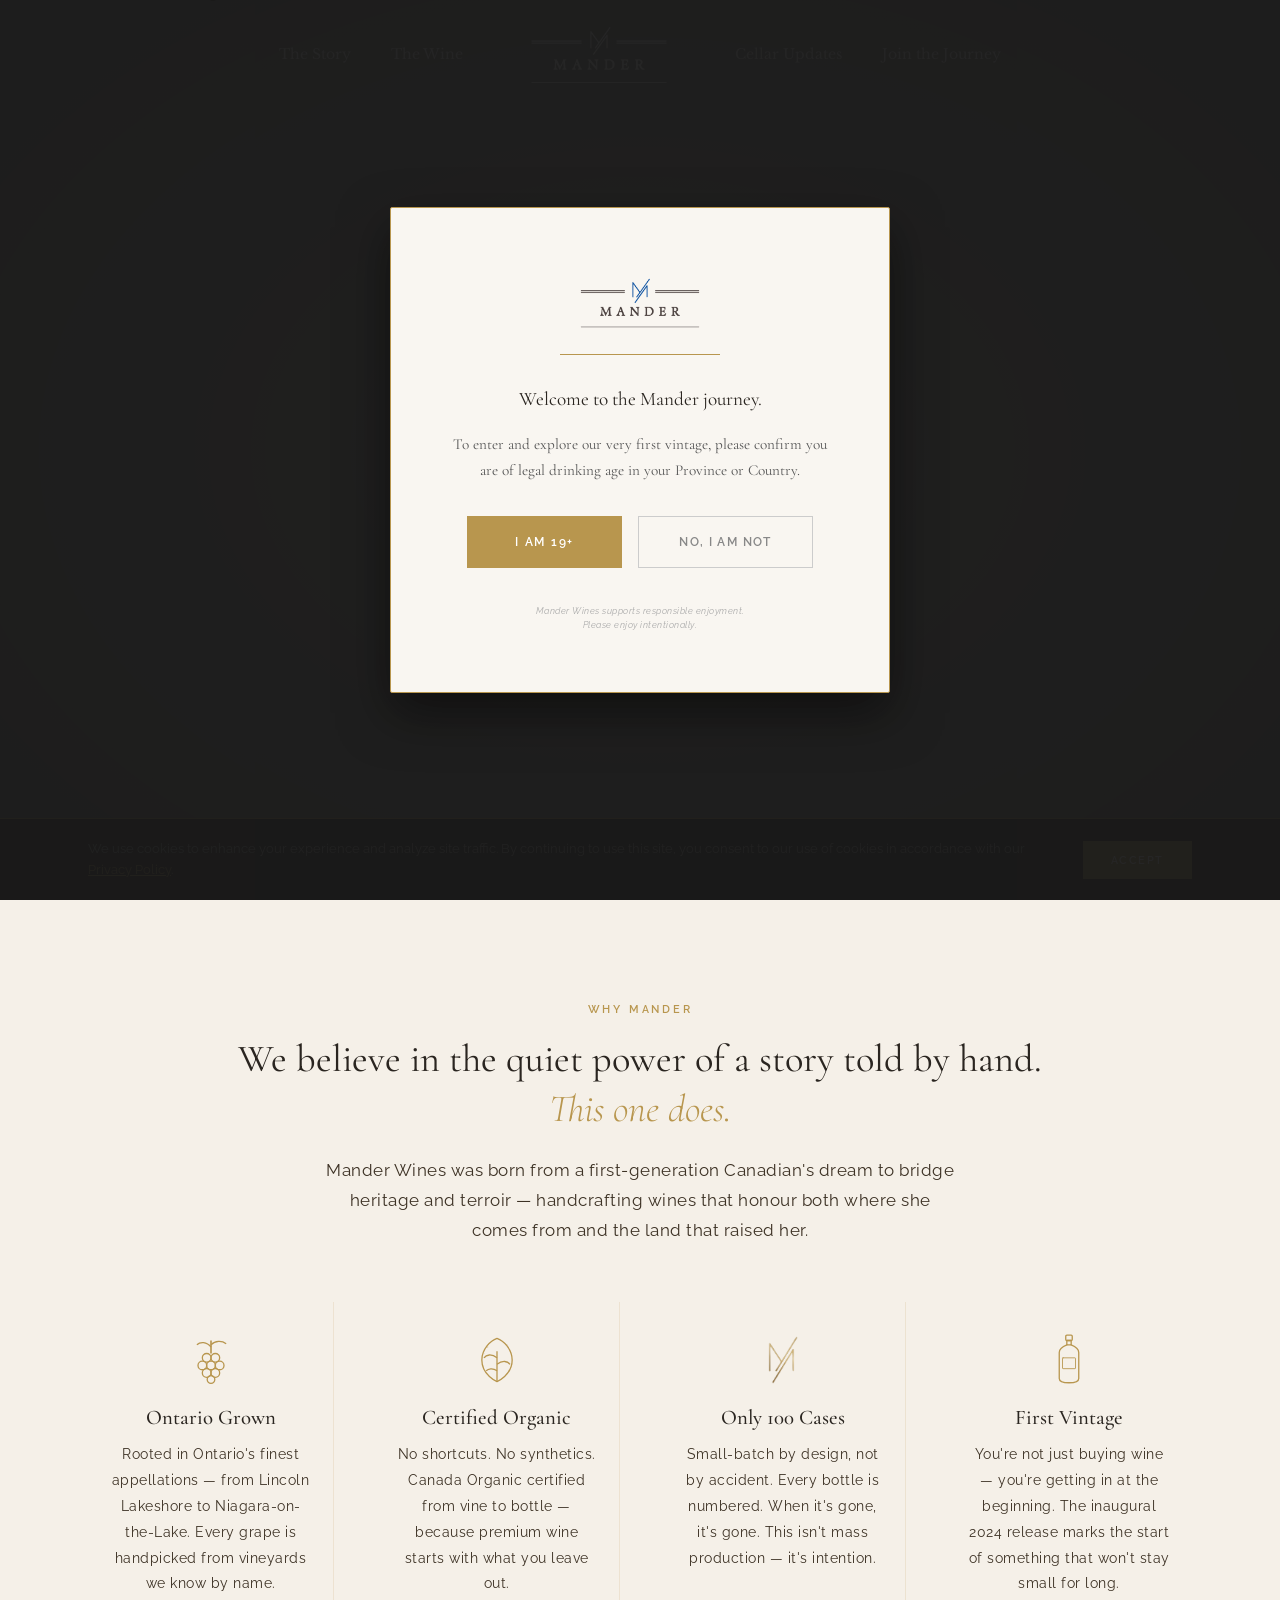
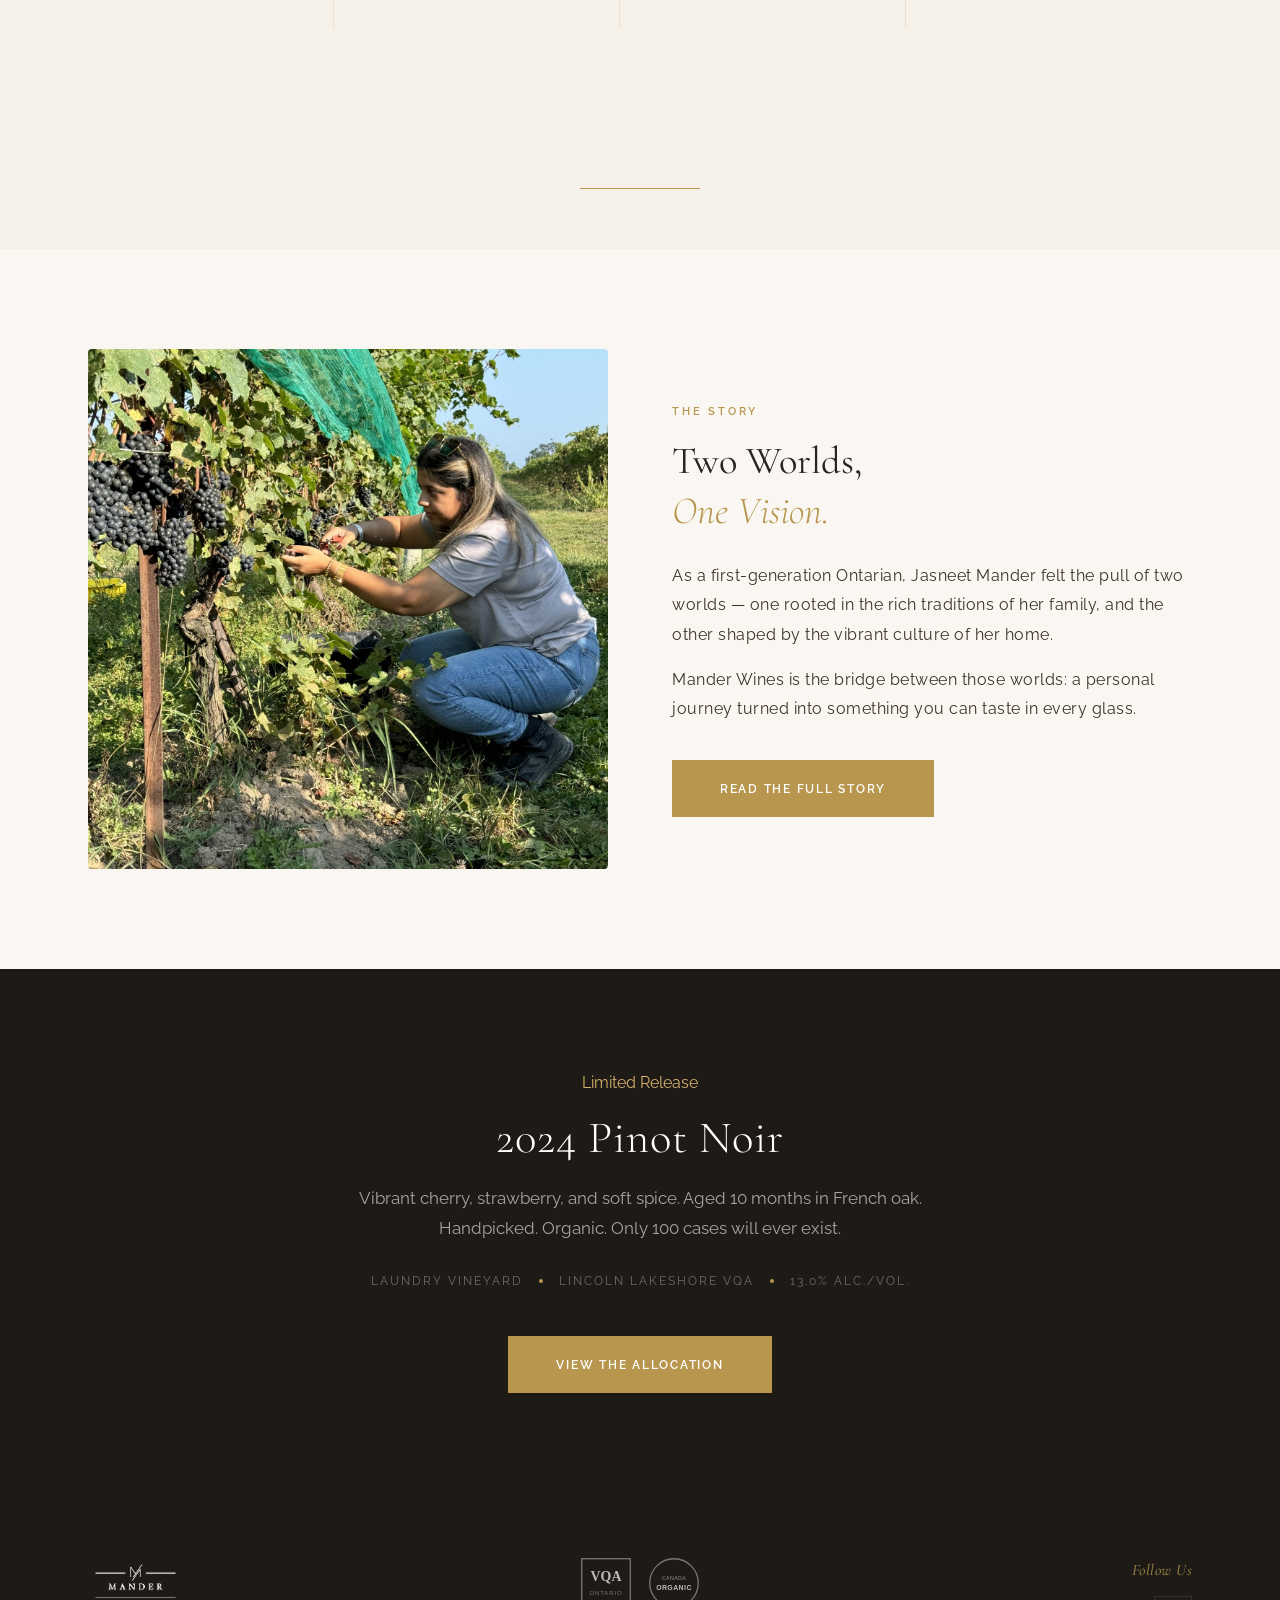
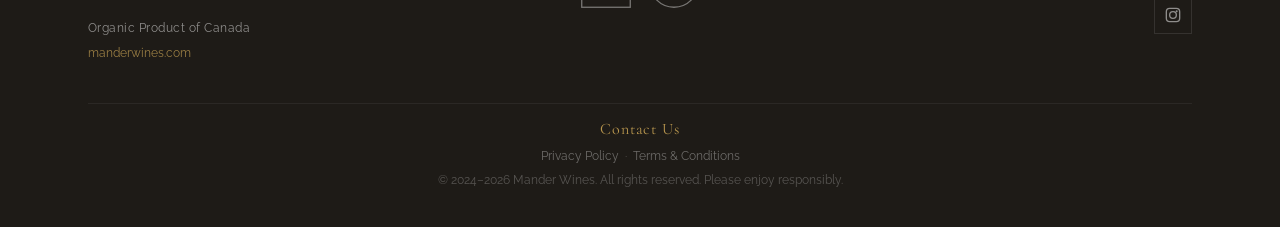
==== index.html @ 3b30bd01 "Update link preview title to 'Mander Wines'; fix age gate exit popup" ====
<!DOCTYPE html>
<html lang="en">
<head>
    <!-- Google Analytics -->
    <script async src="https://www.googletagmanager.com/gtag/js?id=G-VP82DBPCW4"></script>
    <script>window.dataLayer=window.dataLayer||[];function gtag(){dataLayer.push(arguments);}gtag('js',new Date());gtag('config','G-VP82DBPCW4');</script>
    <meta charset="UTF-8">
    <meta name="viewport" content="width=device-width, initial-scale=1.0">
    <meta name="google-site-verification" content="54lscTHRrutrYXy5FUqe7Ww_ToNMWbLl4s4C95pnx4s">
    <title>Mander Wines | Small-Lot. First Vintage.</title>
    <meta name="description" content="Ontario's first organic Pinot Noir — only 100 cases produced. Handpicked from Lincoln Lakeshore. Join the waitlist for Mander Wines' inaugural vintage.">
    <link rel="canonical" href="https://manderwines.com/">
    <!-- Open Graph -->
    <meta property="og:title" content="Mander Wines">
    <meta property="og:description" content="Ontario's first organic Pinot Noir — only 100 cases produced. Handpicked from Lincoln Lakeshore. Join the waitlist for Mander Wines' inaugural vintage.">
    <meta property="og:image" content="https://manderwines.com/images/og-image.png">
    <meta property="og:url" content="https://manderwines.com/">
    <meta property="og:type" content="website">
    <meta property="og:site_name" content="Mander Wines">
    <!-- Twitter Card -->
    <meta name="twitter:card" content="summary_large_image">
    <meta name="twitter:title" content="Mander Wines">
    <meta name="twitter:description" content="Ontario's first organic Pinot Noir — only 100 cases produced. Handpicked from Lincoln Lakeshore. Join the waitlist for Mander Wines' inaugural vintage.">
    <meta name="twitter:image" content="https://manderwines.com/images/og-image.png">
    <link rel="icon" type="image/png" href="images/favicon.png">
    <link rel="apple-touch-icon" href="images/favicon.png">
    <link rel="preconnect" href="https://fonts.googleapis.com">
    <link rel="preconnect" href="https://fonts.gstatic.com" crossorigin>
    <link href="https://fonts.googleapis.com/css2?family=Cormorant+Garamond:ital,wght@0,300;0,400;0,500;0,600;0,700;1,300;1,400;1,500;1,600;1,700&family=Libre+Baskerville:ital,wght@0,400;0,700;1,400&family=Raleway:wght@300;400;500;600;700&display=swap" rel="stylesheet">
    <link rel="stylesheet" href="styles.css">
<script type="application/ld+json">
{
    "@context": "https://schema.org",
    "@type": "Winery",
    "name": "Mander Wines",
    "url": "https://manderwines.com",
    "logo": "https://manderwines.com/images/logo-adj.png",
    "image": "https://manderwines.com/images/hero-barrels.png",
    "description": "Small-lot, handcrafted organic wines from Ontario's Lincoln Lakeshore. VQA certified.",
    "founder": {"@type": "Person", "name": "Jasneet Mander"},
    "foundingDate": "2024",
    "sameAs": ["https://instagram.com/manderwines"],
    "email": "info@manderwines.com",
    "address": {"@type": "PostalAddress", "addressRegion": "Ontario", "addressCountry": "CA"}
}
</script>
</head>
<body class="home-body">

    <!-- Page Loader -->
    <div class="page-loader" id="page-loader">
        <img src="images/monogram-blue.png" alt="Mander Wines" class="page-loader-logo">
    </div>

    <!-- Age Gate -->
    <div id="age-gate" class="age-gate">
        <div class="age-gate-card" id="age-content">
            <img src="images/logo-adj.png" alt="Mander" class="age-gate-logo">
            <div class="age-gate-line"></div>
            <p class="age-gate-welcome">Welcome to the Mander journey.</p>
            <p class="age-gate-prompt">To enter and explore our very first vintage, please confirm you are of legal drinking age in your Province or Country.</p>
            <div class="age-gate-buttons">
                <button class="btn btn-gold" id="age-yes">I Am 19+</button>
                <button class="btn-deny" id="age-no">No, I Am Not</button>
            </div>
            <p class="age-gate-disclaimer">Mander Wines supports responsible enjoyment.<br>Please enjoy intentionally.</p>
        </div>
        <div class="age-gate-denied" id="age-denied">
            <p>Sorry, you must be of legal drinking age to visit this site.</p>
        </div>
    </div>

    <!-- Navigation — transparent on home -->
    <nav id="navbar" class="nav-transparent">
        <div class="nav-inner">
            <div class="nav-links nav-left">
                <a href="story.html">The Story</a>
                <a href="wine.html">The Wine</a>
            </div>
            <a href="index.html" class="nav-logo">
                <img src="images/logo-adj.png" alt="Mander">
            </a>
            <div class="nav-links nav-right">
                <a href="cellar.html">Cellar Updates</a>
                <a href="journey.html">Join the Journey</a>
            </div>
            <button class="mobile-menu-btn" aria-label="Toggle menu">
                <span></span><span></span><span></span>
            </button>
        </div>
        <div class="mobile-nav">
            <a href="index.html">Home</a>
            <a href="story.html">The Story</a>
            <a href="wine.html">The Wine</a>
            <a href="cellar.html">Cellar Updates</a>
            <a href="journey.html">Join the Journey</a>
        </div>
    </nav>

    <!-- Cinematic Hero -->
    <section class="cinematic-hero">
        <div class="cinematic-bg">
            <img src="images/hero-barrels.png" alt="Mander barrels with M monogram in the cellar">
        </div>
        <div class="cinematic-overlay"></div>

        <div class="cinematic-content">
            <div class="cinematic-center">
                <p class="cinematic-year anim-fade anim-d1">2024</p>
                <h1 class="anim-fade anim-d2"><em>Pinot Noir</em></h1>
                <div class="cinematic-line anim-fade anim-d3"></div>
                <p class="cinematic-tagline anim-fade anim-d4">Small-Lot. First Vintage.</p>
                <p class="cinematic-cases anim-fade anim-d5">Only 100 Cases Produced</p>
                <a href="journey.html" class="btn btn-gold anim-fade anim-d6">Join the Waitlist</a>
            </div>
        </div>

        <!-- Bottom bar -->
        <div class="cinematic-bottom anim-fade anim-d7">
            <div class="cinematic-bottom-inner">
                <span class="cinematic-detail">Laundry Vineyard</span>
                <span class="cinematic-dot"></span>
                <span class="cinematic-detail">Lincoln Lakeshore VQA</span>
                <span class="cinematic-dot"></span>
                <span class="cinematic-detail">Organic</span>
                <span class="cinematic-dot"></span>
                <span class="cinematic-detail">13.0% alc.</span>
            </div>
        </div>
    </section>

    <!-- Why Mander — Brand Positioning -->
    <section class="home-why" data-animate="fade-up">
        <div class="container">
            <span class="label">Why Mander</span>
            <h2>We believe in the quiet power of a story told by hand.<br><em>This one does.</em></h2>
            <p class="home-why-sub">Mander Wines was born from a first-generation Canadian's dream to bridge heritage and terroir — handcrafting wines that honour both where she comes from and the land that raised her.</p>
            <div class="home-pillars">
                <div class="home-pillar" data-animate="fade-up">
                    <div class="home-pillar-icon">
                        <svg viewBox="0 0 48 48" fill="none" stroke="currentColor" stroke-width="1.2"><circle cx="20" cy="22" r="4"/><circle cx="28" cy="22" r="4"/><circle cx="16" cy="29" r="4"/><circle cx="24" cy="29" r="4"/><circle cx="32" cy="29" r="4"/><circle cx="20" cy="36" r="4"/><circle cx="28" cy="36" r="4"/><circle cx="24" cy="42" r="3.5"/><path d="M24 18V6" stroke-width="1.5"/><path d="M24 10c4-4 10-4 14-1" stroke-width="1.2" fill="none"/><path d="M24 12c-4-5-10-5-13-2" stroke-width="1.2" fill="none"/></svg>
                    </div>
                    <h3>Ontario Grown</h3>
                    <p>Rooted in Ontario's finest appellations — from Lincoln Lakeshore to Niagara-on-the-Lake. Every grape is handpicked from vineyards we know by name.</p>
                </div>
                <div class="home-pillar" data-animate="fade-up">
                    <div class="home-pillar-icon">
                        <svg viewBox="0 0 48 48" fill="none" stroke="currentColor" stroke-width="1.2"><path d="M24 44c0 0-14-6-14-20C10 14 18 6 24 4c6 2 14 10 14 20 0 14-14 20-14 20z"/><path d="M24 44V16"/><path d="M24 22c-5-4-10-3-12 0"/><path d="M24 28c5-4 10-3 12 0"/><path d="M24 34c-4-3-8-2-10 0"/><circle cx="15" cy="12" r="1" fill="currentColor" stroke="none" opacity="0.3"/><circle cx="33" cy="10" r="0.8" fill="currentColor" stroke="none" opacity="0.3"/><circle cx="12" cy="18" r="0.6" fill="currentColor" stroke="none" opacity="0.2"/></svg>
                    </div>
                    <h3>Certified Organic</h3>
                    <p>No shortcuts. No synthetics. Canada Organic certified from vine to bottle — because premium wine starts with what you leave out.</p>
                </div>
                <div class="home-pillar" data-animate="fade-up">
                    <div class="home-pillar-icon">
                        <img src="images/icon-monogram-gold.png" alt="Mander M">
                    </div>
                    <h3>Only 100 Cases</h3>
                    <p>Small-batch by design, not by accident. Every bottle is numbered. When it's gone, it's gone. This isn't mass production — it's intention.</p>
                </div>
                <div class="home-pillar" data-animate="fade-up">
                    <div class="home-pillar-icon">
                        <svg viewBox="0 0 48 48" fill="none" stroke="currentColor" stroke-width="1.2" stroke-linecap="round" stroke-linejoin="round"><rect x="21" y="1" width="6" height="5" rx="1"/><path d="M22 6h4v4h-4z"/><path d="M22 10c-5 2-7 4-7 7v24c0 3 3 4 9 4s9-1 9-4V17c0-3-2-5-7-7"/><rect x="18" y="22" width="12" height="10" rx="0.5" stroke-width="0.8"/></svg>
                    </div>
                    <h3>First Vintage</h3>
                    <p>You're not just buying wine — you're getting in at the beginning. The inaugural 2024 release marks the start of something that won't stay small for long.</p>
                </div>
            </div>
        </div>
    </section>

    <hr class="section-divider">

    <!-- Story Teaser -->
    <section class="home-story">
        <div class="container">
            <div class="home-story-grid">
                <div class="home-story-image" data-animate="fade-right">
                    <img src="images/founder-grapes.jpg" alt="Handpicking grapes at the vineyard" loading="lazy">
                </div>
                <div class="home-story-text" data-animate="fade-left">
                    <span class="label">The Story</span>
                    <h2>Two Worlds,<br><em>One Vision.</em></h2>
                    <p>As a first-generation Ontarian, Jasneet Mander felt the pull of two worlds — one rooted in the rich traditions of her family, and the other shaped by the vibrant culture of her home.</p>
                    <p>Mander Wines is the bridge between those worlds: a personal journey turned into something you can taste in every glass.</p>
                    <a href="story.html" class="btn btn-gold">Read the Full Story</a>
                </div>
            </div>
        </div>
    </section>

    <!-- Drop / Limited Release CTA -->
    <section class="home-drop" data-animate="fade-up">
        <div class="container">
            <div class="home-drop-inner">
                <span class="label-light">Limited Release</span>
                <h2>2024 Pinot Noir</h2>
                <p class="home-drop-desc">Vibrant cherry, strawberry, and soft spice. Aged 10 months in French oak. Handpicked. Organic. Only 100 cases will ever exist.</p>
                <div class="home-drop-details">
                    <span>Laundry Vineyard</span>
                    <span class="home-drop-dot"></span>
                    <span>Lincoln Lakeshore VQA</span>
                    <span class="home-drop-dot"></span>
                    <span>13.0% alc./vol.</span>
                </div>
                <a href="allocation.html" class="btn btn-gold">View the Allocation</a>
            </div>
        </div>
    </section>

    <!-- Footer -->
    <footer class="site-footer">
        <div class="container">
            <div class="footer-grid">
                <div class="footer-brand">
                    <img src="images/logo-adj.png" alt="Mander" class="footer-logo" loading="lazy">
                    <p class="footer-tagline">Organic Product of Canada</p>
                    <p class="footer-url">manderwines.com</p>
                </div>
                <div class="footer-badges">
                    <div class="badge-vqa" title="VQA Ontario"><svg viewBox="0 0 60 60" fill="none"><rect x="2" y="2" width="56" height="56" stroke="rgba(255,255,255,0.4)" stroke-width="1.5"/><text x="30" y="28" text-anchor="middle" fill="rgba(255,255,255,0.7)" font-family="serif" font-size="16" font-weight="bold">VQA</text><text x="30" y="44" text-anchor="middle" fill="rgba(255,255,255,0.4)" font-family="sans-serif" font-size="7" letter-spacing="1">ONTARIO</text></svg></div>
                    <div class="badge-organic" title="Canada Organic"><svg viewBox="0 0 60 60" fill="none"><circle cx="30" cy="30" r="28" stroke="rgba(255,255,255,0.4)" stroke-width="1.5"/><text x="30" y="26" text-anchor="middle" fill="rgba(255,255,255,0.5)" font-family="sans-serif" font-size="6" letter-spacing="0.5">CANADA</text><text x="30" y="38" text-anchor="middle" fill="rgba(255,255,255,0.7)" font-family="sans-serif" font-size="8" font-weight="bold" letter-spacing="0.5">ORGANIC</text></svg></div>
                </div>
                <div class="footer-social">
                    <p class="footer-social-label">Follow Us</p>
                    <a href="https://instagram.com/manderwines" target="_blank" aria-label="Instagram"><svg viewBox="0 0 24 24" fill="none" stroke="currentColor" stroke-width="2"><rect x="2" y="2" width="20" height="20" rx="5"/><circle cx="12" cy="12" r="5"/><circle cx="17.5" cy="6.5" r="1.5" fill="currentColor" stroke="none"/></svg></a>
                </div>
            </div>
            <div class="footer-bottom">
                <p><a href="contact.html" class="footer-contact-link">Contact Us</a></p>
                <p class="footer-legal-links"><a href="privacy.html">Privacy Policy</a> &nbsp;&middot;&nbsp; <a href="terms.html">Terms &amp; Conditions</a></p>
                <p>&copy; 2024&ndash;2026 Mander Wines. All rights reserved. Please enjoy responsibly.</p>
            </div>
        </div>
    </footer>

    <script src="script.js"></script>
</body>
</html>
---- styles.css ----
/* ===========================
   Mander Wines — Premium Stylesheet
   =========================== */

/* ===========================
   Page Loader
   =========================== */

.page-loader {
    position: fixed;
    inset: 0;
    z-index: 99999;
    background: #ffffff;
    display: flex;
    align-items: center;
    justify-content: center;
    transition: opacity 0.6s ease, visibility 0.6s ease;
}

.page-loader.loaded {
    opacity: 0;
    visibility: hidden;
    pointer-events: none;
}

.page-loader-logo {
    height: 140px;
    width: auto;
    opacity: 1;
}

/* ===========================
   404 Page
   =========================== */

.page-404 {
    min-height: 100vh;
    display: flex;
    align-items: center;
    justify-content: center;
    text-align: center;
    padding: calc(var(--nav-height) + 40px) 28px 80px;
    background: var(--cream);
}

.page-404-inner {
    max-width: 480px;
}

.page-404-monogram {
    width: 80px;
    height: 80px;
    margin: 0 auto 32px;
    opacity: 0.7;
}

.page-404 h1 {
    font-family: var(--font-display);
    font-size: clamp(2rem, 5vw, 3rem);
    color: var(--charcoal);
    margin-bottom: 16px;
    font-weight: 400;
}

.page-404 p {
    font-size: 0.95rem;
    color: var(--text-light);
    line-height: 1.7;
    margin-bottom: 36px;
}

.page-404-links {
    display: flex;
    gap: 16px;
    justify-content: center;
    flex-wrap: wrap;
}

:root {
    --cream: #F5F0E8;
    --cream-light: #FAF7F2;
    --cream-dark: #EDE6D8;
    --navy: #1B3A6B;
    --navy-light: #2C5299;
    --gold: #B8964E;
    --gold-light: #D4B06A;
    --gold-muted: rgba(184, 150, 78, 0.15);
    --charcoal: #3D3225;
    --charcoal-light: #5A4D3E;
    --dark: #2A2520;
    --dark-deep: #1E1B17;
    --white: #FFFFFF;
    --text: #3D3225;
    --text-light: #7A6E60;

    --font-display: 'Cormorant Garamond', Georgia, serif;
    --font-body: 'Raleway', 'Helvetica Neue', sans-serif;
    --font-serif: 'Libre Baskerville', Georgia, serif;

    --nav-height: 110px;
}

/* Reset */
*, *::before, *::after { margin: 0; padding: 0; box-sizing: border-box; }

html {
    scroll-behavior: smooth;
}

body {
    font-family: var(--font-body);
    color: var(--text);
    background: var(--cream);
    line-height: 1.7;
    font-size: 16px;
    font-weight: 400;
    -webkit-font-smoothing: antialiased;
    overflow-x: hidden;
}

img { display: block; max-width: 100%; height: auto; }
a { text-decoration: none; color: inherit; transition: color 0.3s ease, opacity 0.3s ease; }

.container {
    max-width: 1200px;
    margin: 0 auto;
    padding: 0 48px;
}

/* ===========================
   Typography
   =========================== */

h1, h2, h3 {
    font-family: var(--font-display);
    font-weight: 400;
    line-height: 1.12;
    color: var(--charcoal);
}

h1 { font-size: clamp(3rem, 6vw, 5rem); }
h2 { font-size: clamp(2.2rem, 4.5vw, 3.6rem); }
h3 { font-size: clamp(1.4rem, 2.5vw, 1.8rem); }

h1 em, h2 em, h3 em {
    font-style: italic;
    font-weight: 300;
}

.label {
    font-family: var(--font-body);
    font-size: 0.7rem;
    font-weight: 600;
    letter-spacing: 0.25em;
    text-transform: uppercase;
    color: var(--gold);
    display: block;
    margin-bottom: 20px;
}

.label-light { color: var(--gold-light); }

/* ===========================
   Buttons
   =========================== */

.btn {
    display: inline-block;
    padding: 18px 48px;
    font-family: var(--font-body);
    font-size: 0.78rem;
    font-weight: 600;
    letter-spacing: 0.14em;
    text-transform: uppercase;
    border: none;
    cursor: pointer;
    transition: all 0.4s cubic-bezier(0.25, 0.46, 0.45, 0.94);
}

.btn-gold {
    background: var(--gold);
    color: var(--white);
}
.btn-gold:hover {
    background: var(--gold-light);
    transform: translateY(-2px);
    box-shadow: 0 12px 40px rgba(184, 150, 78, 0.25);
}

.btn-dark {
    background: var(--charcoal);
    color: var(--white);
}
.btn-dark:hover {
    background: var(--navy);
    transform: translateY(-2px);
    box-shadow: 0 12px 40px rgba(27, 58, 107, 0.15);
}

.btn-outline {
    background: transparent;
    color: var(--charcoal);
    border: 1px solid var(--charcoal);
}
.btn-outline:hover {
    background: var(--charcoal);
    color: var(--white);
}

.btn-outline-light {
    background: transparent;
    color: var(--white);
    border: 1px solid rgba(255,255,255,0.4);
}
.btn-outline-light:hover {
    background: var(--white);
    color: var(--charcoal);
}

.btn-full { width: 100%; text-align: center; }

/* ===========================
   Navigation
   =========================== */

#navbar {
    position: fixed;
    top: 0;
    left: 0;
    right: 0;
    z-index: 1000;
    background: rgba(245, 240, 232, 0.96);
    backdrop-filter: blur(24px);
    -webkit-backdrop-filter: blur(24px);
    transition: all 0.4s ease;
}

#navbar.scrolled {
    box-shadow: 0 1px 0 rgba(61, 50, 37, 0.06);
}

.nav-inner {
    max-width: 1200px;
    margin: 0 auto;
    padding: 0 48px;
    height: var(--nav-height);
    display: flex;
    align-items: center;
    justify-content: center;
}

.nav-links {
    display: flex;
    align-items: center;
    gap: 40px;
}

.nav-left { justify-content: flex-end; }
.nav-right { justify-content: flex-start; }

.nav-logo {
    flex: 0 0 auto;
    margin: 0 56px;
    display: flex;
    align-items: center;
}

.nav-logo img {
    height: 80px;
    width: auto;
}

.nav-links a {
    font-family: var(--font-serif);
    font-size: 0.88rem;
    color: var(--charcoal);
    position: relative;
    padding: 4px 0;
    white-space: nowrap;
}

.nav-links a::after {
    content: '';
    position: absolute;
    bottom: -2px;
    left: 0;
    width: 0;
    height: 1px;
    background: var(--charcoal);
    transition: width 0.35s ease;
}

.nav-links a:hover::after,
.nav-links a.active::after {
    width: 100%;
}

.nav-links a.active {
    color: var(--charcoal);
}

/* Mobile */
.mobile-menu-btn {
    display: none;
    flex-direction: column;
    gap: 6px;
    background: none;
    border: none;
    cursor: pointer;
    padding: 8px;
    position: absolute;
    right: 48px;
}
.mobile-menu-btn span {
    display: block;
    width: 24px;
    height: 1.5px;
    background: var(--charcoal);
    transition: all 0.3s ease;
}
.mobile-menu-btn.active span:nth-child(1) { transform: rotate(45deg) translate(5px, 5px); }
.mobile-menu-btn.active span:nth-child(2) { opacity: 0; }
.mobile-menu-btn.active span:nth-child(3) { transform: rotate(-45deg) translate(5px, -5px); }

.mobile-nav {
    display: none;
    flex-direction: column;
    padding: 16px 48px 32px;
    gap: 16px;
    border-top: 1px solid rgba(61, 50, 37, 0.06);
}
.mobile-nav a {
    font-family: var(--font-serif);
    font-size: 1rem;
    color: var(--charcoal);
    padding: 8px 0;
}
.mobile-nav.open { display: flex; }

/* ===========================
   PAGE: HOME — Cinematic
   =========================== */

/* Transparent nav on home */
.nav-transparent {
    background: transparent !important;
    backdrop-filter: none !important;
    -webkit-backdrop-filter: none !important;
    border-bottom: none !important;
}

.nav-transparent .nav-links a {
    color: rgba(255,255,255,0.8);
}
.nav-transparent .nav-links a:hover {
    color: var(--white);
}
.nav-transparent .nav-links a::after {
    background: var(--gold-light);
}
.nav-transparent .nav-logo img {
    filter: brightness(0) invert(1);
}
.nav-transparent .mobile-menu-btn span {
    background: var(--white);
}
.nav-transparent.scrolled {
    background: rgba(30, 27, 23, 0.95) !important;
    backdrop-filter: blur(24px) !important;
    -webkit-backdrop-filter: blur(24px) !important;
}

.cinematic-hero {
    position: relative;
    min-height: 100vh;
    display: flex;
    align-items: center;
    justify-content: center;
    overflow: hidden;
}

.cinematic-bg {
    position: absolute;
    inset: 0;
}
.cinematic-bg img {
    width: 100%;
    height: 100%;
    object-fit: cover;
    object-position: center center;
    transform: scale(1.05);
    animation: heroZoom 20s ease-in-out infinite alternate;
}

@keyframes heroZoom {
    0% { transform: scale(1.05); }
    100% { transform: scale(1.12); }
}

.cinematic-overlay {
    position: absolute;
    inset: 0;
    background: radial-gradient(
        ellipse at center,
        rgba(20, 17, 14, 0.40) 0%,
        rgba(20, 17, 14, 0.65) 100%
    );
}

/* Engraved monogram overlay */
.cinematic-monogram {
    position: absolute;
    inset: 0;
    z-index: 1;
    display: flex;
    align-items: center;
    justify-content: flex-end;
    padding-right: 8%;
    pointer-events: none;
}

.cinematic-monogram img {
    width: clamp(200px, 22vw, 320px);
    height: auto;
    opacity: 0.12;
    filter: brightness(2) contrast(0.8) grayscale(100%);
    mix-blend-mode: overlay;
    animation: monogramFade 2s ease forwards;
    animation-delay: 0.5s;
    opacity: 0;
}

@keyframes monogramFade {
    to { opacity: 0.15; }
}

/* M Monogram overlay */
.hero-monogram {
    position: absolute;
    z-index: 1;
    right: 10%;
    top: 50%;
    transform: translateY(-50%);
    pointer-events: none;
    opacity: 0;
    animation: monogramReveal 1.5s ease forwards;
    animation-delay: 1s;
}

.hero-monogram svg {
    width: clamp(160px, 18vw, 260px);
    height: auto;
    color: rgba(255, 255, 255, 0.10);
}

@keyframes monogramReveal {
    to { opacity: 1; }
}

.cinematic-content {
    position: relative;
    z-index: 2;
    text-align: center;
    padding: 0 48px;
}

.cinematic-center {
    display: flex;
    flex-direction: column;
    align-items: center;
}

.cinematic-year {
    font-family: var(--font-body);
    font-size: 0.8rem;
    font-weight: 500;
    letter-spacing: 0.4em;
    text-transform: uppercase;
    color: var(--gold-light);
    margin-bottom: 16px;
}

.cinematic-hero h1 {
    font-size: clamp(3.5rem, 8vw, 7rem);
    color: var(--white);
    line-height: 1;
    margin-bottom: 0;
    font-weight: 300;
}

.cinematic-hero h1 em {
    font-style: italic;
    color: var(--white);
}

.cinematic-line {
    width: 48px;
    height: 1px;
    background: var(--gold);
    margin: 28px 0;
}

.cinematic-tagline {
    font-family: var(--font-display);
    font-size: clamp(1.2rem, 2.5vw, 1.6rem);
    color: rgba(255,255,255,0.8);
    letter-spacing: 0.06em;
    margin-bottom: 8px;
    font-weight: 400;
}

.cinematic-cases {
    font-family: var(--font-body);
    font-size: 0.82rem;
    color: rgba(255,255,255,0.45);
    letter-spacing: 0.15em;
    text-transform: uppercase;
    margin-bottom: 40px;
}

/* Bottom detail bar */
.cinematic-bottom {
    position: absolute;
    bottom: 0;
    left: 0;
    right: 0;
    z-index: 2;
    padding: 20px 0;
    background: rgba(0,0,0,0.25);
    backdrop-filter: blur(12px);
    -webkit-backdrop-filter: blur(12px);
    border-top: 1px solid rgba(255,255,255,0.06);
}

.cinematic-bottom-inner {
    display: flex;
    justify-content: center;
    align-items: center;
    gap: 24px;
    max-width: 1200px;
    margin: 0 auto;
    padding: 0 48px;
}

.cinematic-detail {
    font-family: var(--font-body);
    font-size: 0.7rem;
    letter-spacing: 0.15em;
    text-transform: uppercase;
    color: rgba(255,255,255,0.5);
}

.cinematic-dot {
    width: 3px;
    height: 3px;
    border-radius: 50%;
    background: var(--gold);
    opacity: 0.5;
}

/* Staggered fade-in animations */
.anim-fade {
    opacity: 0;
    transform: translateY(20px);
    animation: fadeInUp 0.8s ease forwards;
}
.anim-d1 { animation-delay: 0.3s; }
.anim-d2 { animation-delay: 0.6s; }
.anim-d3 { animation-delay: 0.9s; }
.anim-d4 { animation-delay: 1.1s; }
.anim-d5 { animation-delay: 1.3s; }
.anim-d6 { animation-delay: 1.6s; }
.anim-d7 { animation-delay: 1.9s; }

@keyframes fadeInUp {
    to {
        opacity: 1;
        transform: translateY(0);
    }
}

/* ===========================
   PAGE: THE STORY
   =========================== */

.page-header {
    padding-top: calc(var(--nav-height) + 80px);
    padding-bottom: 0;
}

.story-hero {
    display: grid;
    grid-template-columns: 1fr 1fr;
    min-height: calc(100vh - var(--nav-height));
    padding-top: var(--nav-height);
}

.story-text-col {
    display: flex;
    flex-direction: column;
    justify-content: center;
    padding: 80px 64px 80px 48px;
    background: var(--cream-light);
}

.story-text-col h2 {
    margin-bottom: 12px;
}

.story-divider {
    width: 56px;
    height: 2px;
    background: var(--gold);
    margin: 28px 0 36px;
}

.story-text-col p {
    font-size: 1rem;
    line-height: 1.9;
    color: var(--charcoal-light);
    margin-bottom: 20px;
    max-width: 480px;
}

.story-image-col {
    position: relative;
    overflow: hidden;
}
.story-image-col img {
    width: 100%;
    height: 100%;
    object-fit: cover;
    filter: grayscale(100%) contrast(1.05);
}

/* Story inline roadmap */
.story-roadmap {
    margin-top: 48px;
    padding-top: 32px;
    border-top: 1px solid rgba(61, 50, 37, 0.08);
}

.story-roadmap-row {
    display: flex;
    gap: 48px;
    align-items: flex-start;
}

.story-roadmap-timeline {
    display: flex;
    align-items: center;
    gap: 16px;
    margin-top: 4px;
}

.roadmap-desc-large {
    font-family: var(--font-display);
    font-size: 1.3rem;
    color: var(--charcoal);
}

/* Story bottom sections */
.story-details {
    padding: 100px 0;
    background: var(--cream);
}

.story-details-grid {
    display: grid;
    grid-template-columns: 1fr 1fr;
    gap: 80px;
    align-items: center;
}

.story-detail-text h3 {
    margin-bottom: 20px;
}

.story-detail-text p {
    font-size: 0.95rem;
    line-height: 1.85;
    color: var(--charcoal-light);
}

.story-detail-image {
    position: relative;
}
.story-detail-image img {
    width: 100%;
    height: 400px;
    object-fit: cover;
}

/* Roadmap strip */
.roadmap {
    padding: 80px 0;
    background: var(--cream-light);
    border-top: 1px solid rgba(61, 50, 37, 0.06);
}

.roadmap-inner {
    display: flex;
    align-items: center;
    justify-content: center;
    gap: 48px;
}

.roadmap-item {
    text-align: center;
}

.roadmap-year {
    font-family: var(--font-display);
    font-size: 2rem;
    color: var(--charcoal);
    display: block;
    margin-bottom: 6px;
}

.roadmap-desc {
    font-size: 0.75rem;
    letter-spacing: 0.12em;
    text-transform: uppercase;
    color: var(--text-light);
}

.roadmap-arrow {
    width: 60px;
    height: 1px;
    background: var(--gold);
    position: relative;
}
.roadmap-arrow::after {
    content: '';
    position: absolute;
    right: 0;
    top: -3px;
    width: 7px;
    height: 7px;
    border-top: 1px solid var(--gold);
    border-right: 1px solid var(--gold);
    transform: rotate(45deg);
}

/* ===========================
   PAGE: THE WINE
   =========================== */

.wine-page {
    padding-top: var(--nav-height);
}

.wine-hero {
    text-align: center;
    padding: 80px 0 60px;
    background: var(--cream-light);
}

.wine-hero-logo {
    height: 72px;
    width: auto;
    margin: 0 auto 24px;
    display: block;
}

.wine-hero h1 {
    font-size: clamp(2rem, 4vw, 3rem);
    color: var(--charcoal);
    margin-bottom: 8px;
}

.wine-hero p {
    font-family: var(--font-display);
    font-size: 1.15rem;
    font-style: italic;
    color: var(--text-light);
}

/* Featured wine */
.wine-featured {
    padding: 80px 0 100px;
    background: var(--cream-light);
}

.wine-featured-grid {
    display: grid;
    grid-template-columns: 1fr 1fr;
    gap: 80px;
    align-items: start;
}

.wine-image-wrapper {
    position: relative;
}

.wine-image-wrapper img {
    width: 100%;
    height: 520px;
    object-fit: cover;
}

.wine-image-wrapper::after {
    content: '';
    position: absolute;
    inset: 14px;
    border: 1px solid rgba(184, 150, 78, 0.25);
    pointer-events: none;
}

.wine-info h2 {
    margin-bottom: 4px;
}

.wine-appellation {
    font-size: 0.8rem;
    letter-spacing: 0.12em;
    text-transform: uppercase;
    color: var(--text-light);
    margin-bottom: 28px;
    display: block;
}

.wine-desc {
    font-size: 1rem;
    line-height: 1.9;
    color: var(--charcoal-light);
    margin-bottom: 36px;
}

/* Tasting notes */
.tasting-label {
    font-size: 0.7rem;
    font-weight: 600;
    letter-spacing: 0.18em;
    text-transform: uppercase;
    color: var(--text-light);
    margin-bottom: 16px;
}

.notes-row {
    display: flex;
    gap: 36px;
    margin-bottom: 36px;
}

.note-item {
    display: flex;
    flex-direction: column;
    align-items: center;
    gap: 8px;
}

.note-icon {
    width: 44px;
    height: 44px;
    border-radius: 50%;
    background: var(--gold-muted);
    display: flex;
    align-items: center;
    justify-content: center;
    color: var(--gold);
    font-size: 1.1rem;
}

.note-name {
    font-size: 0.82rem;
    color: var(--charcoal);
    font-weight: 500;
}

/* Specs */
.wine-specs {
    display: grid;
    grid-template-columns: repeat(4, 1fr);
    gap: 0;
    margin-bottom: 40px;
    padding: 24px 0;
    border-top: 1px solid rgba(61, 50, 37, 0.08);
    border-bottom: 1px solid rgba(61, 50, 37, 0.08);
}

.spec {
    text-align: center;
    padding: 0 12px;
}

.spec:not(:last-child) {
    border-right: 1px solid rgba(61, 50, 37, 0.08);
}

.spec-label {
    font-size: 0.65rem;
    font-weight: 600;
    letter-spacing: 0.18em;
    text-transform: uppercase;
    color: var(--text-light);
    display: block;
    margin-bottom: 4px;
}

.spec-value {
    font-family: var(--font-display);
    font-size: 1.05rem;
    color: var(--charcoal);
}

/* Aging section on wine page */
.wine-aging {
    padding: 100px 0;
    background: var(--cream);
}

.wine-aging-grid {
    display: grid;
    grid-template-columns: 1fr 1fr;
    gap: 60px;
    align-items: stretch;
}

.aging-card {
    background: var(--cream-light);
    border: 1px solid rgba(61, 50, 37, 0.06);
    padding: 48px;
    display: flex;
    flex-direction: column;
}

.aging-card p {
    flex: 1;
}

.aging-year {
    font-family: var(--font-display);
    font-size: 3.2rem;
    font-weight: 300;
    color: var(--gold);
    display: block;
    margin-bottom: 8px;
    line-height: 1;
}

.aging-card h3 {
    margin-bottom: 12px;
}

.aging-card p {
    font-size: 0.92rem;
    line-height: 1.8;
    color: var(--charcoal-light);
    margin-bottom: 16px;
}

.aging-status {
    font-size: 0.68rem;
    font-weight: 600;
    letter-spacing: 0.2em;
    text-transform: uppercase;
    color: var(--gold);
    padding: 10px 18px;
    border: 1px solid var(--gold);
    display: block;
    text-align: center;
    margin-top: auto;
}

/* ===========================
   PAGE: CELLAR UPDATES
   =========================== */

.cellar-page {
    padding-top: var(--nav-height);
}

.cellar-hero {
    position: relative;
    min-height: 70vh;
    display: flex;
    align-items: center;
    overflow: hidden;
}

.cellar-hero-bg {
    position: absolute;
    inset: 0;
}
.cellar-hero-bg img {
    width: 100%;
    height: 100%;
    object-fit: cover;
    object-position: center 30%;
}

.cellar-hero-overlay {
    position: absolute;
    inset: 0;
    background: linear-gradient(
        to right,
        rgba(30, 27, 23, 0.80) 0%,
        rgba(30, 27, 23, 0.50) 50%,
        rgba(30, 27, 23, 0.20) 100%
    );
}

.cellar-hero-content {
    position: relative;
    z-index: 2;
    padding: 0 48px;
    max-width: 1200px;
    margin: 0 auto;
    width: 100%;
}

.cellar-hero-text {
    max-width: 520px;
}

.cellar-hero-text h1 {
    color: var(--white);
    margin-bottom: 16px;
    font-size: clamp(2.4rem, 5vw, 3.6rem);
}

.cellar-hero-text h1 em {
    color: var(--gold-light);
}

.cellar-hero-text p {
    font-size: 1rem;
    line-height: 1.7;
    color: rgba(255,255,255,0.7);
}

/* Cellar cards */
.cellar-cards {
    padding: 100px 0;
    background: var(--cream);
}

.cellar-cards-grid {
    display: grid;
    grid-template-columns: 1fr 1fr;
    gap: 40px;
}

.cellar-card {
    background: var(--cream-light);
    border: 1px solid rgba(61, 50, 37, 0.06);
    padding: 56px 48px;
    transition: all 0.4s ease;
}

.cellar-card:hover {
    box-shadow: 0 16px 48px rgba(0,0,0,0.06);
    transform: translateY(-4px);
}

.cellar-card-year {
    font-family: var(--font-display);
    font-size: 3.6rem;
    font-weight: 300;
    color: var(--gold);
    line-height: 1;
    display: block;
    margin-bottom: 8px;
}

.cellar-card h3 {
    margin-bottom: 16px;
    font-size: 1.6rem;
}

.cellar-card p {
    font-size: 0.95rem;
    line-height: 1.85;
    color: var(--charcoal-light);
    margin-bottom: 24px;
}

.cellar-card-meta {
    display: flex;
    gap: 24px;
    padding-top: 20px;
    border-top: 1px solid rgba(61, 50, 37, 0.06);
}

.cellar-meta-item {
    display: flex;
    align-items: center;
    gap: 8px;
    font-size: 0.78rem;
    color: var(--text-light);
}

.cellar-meta-icon {
    width: 32px;
    height: 32px;
    border-radius: 50%;
    background: var(--gold-muted);
    display: flex;
    align-items: center;
    justify-content: center;
    font-size: 0.75rem;
    color: var(--gold);
}

/* Cellar tagline */
.cellar-tagline {
    padding: 64px 0;
    text-align: center;
    background: var(--cream-light);
    border-top: 1px solid rgba(61, 50, 37, 0.06);
}

.cellar-tagline p {
    font-family: var(--font-display);
    font-size: clamp(1.2rem, 2.5vw, 1.6rem);
    font-style: italic;
    color: var(--charcoal-light);
    max-width: 700px;
    margin: 0 auto 32px;
}

/* ===========================
   PAGE: JOIN THE JOURNEY (v2)
   =========================== */

.journey-hero-v2 {
    position: relative;
    min-height: 100vh;
    display: flex;
    align-items: center;
    justify-content: center;
    overflow: hidden;
}

.journey-bg-v2 {
    position: absolute;
    inset: 0;
}

.journey-bg-v2 img {
    width: 100%;
    height: 100%;
    object-fit: cover;
    object-position: center center;
}

.journey-overlay-v2 {
    position: absolute;
    inset: 0;
    background: linear-gradient(
        180deg,
        rgba(20, 17, 14, 0.55) 0%,
        rgba(20, 17, 14, 0.75) 50%,
        rgba(20, 17, 14, 0.85) 100%
    );
}

.journey-layout {
    position: relative;
    z-index: 2;
    width: 100%;
    max-width: 680px;
    margin: 0 auto;
    padding: 140px 48px 80px;
    text-align: center;
    color: var(--white);
}

/* Headline area */
.journey-headline-line {
    width: 40px;
    height: 1px;
    background: var(--gold);
    margin: 0 auto 28px;
}

.journey-above-v2 {
    font-family: var(--font-body);
    font-size: 0.95rem;
    color: rgba(255,255,255,0.6);
    margin-bottom: 16px;
    letter-spacing: 0.03em;
}

.journey-hero-v2 h1 {
    color: var(--white);
    font-size: clamp(2.6rem, 5.5vw, 4rem);
    margin-bottom: 20px;
    line-height: 1.1;
}

.journey-hero-v2 h1 em {
    color: var(--gold-light);
}

.journey-value {
    font-size: 0.95rem;
    line-height: 1.75;
    color: rgba(255,255,255,0.55);
    max-width: 520px;
    margin: 0 auto 56px;
}

/* Form card */
.journey-form-v2 {
    background: rgba(255,255,255,0.05);
    border: 1px solid rgba(255,255,255,0.10);
    padding: 48px 40px;
    backdrop-filter: blur(24px);
    -webkit-backdrop-filter: blur(24px);
}

.journey-form-v2 h3 {
    font-family: var(--font-display);
    font-size: 1.6rem;
    font-weight: 400;
    color: var(--white);
    margin-bottom: 28px;
}

.journey-form-fields {
    display: grid;
    grid-template-columns: 1fr 1fr;
    gap: 16px;
}

.journey-field {
    display: flex;
    flex-direction: column;
    text-align: left;
}

.journey-field label {
    font-family: var(--font-body);
    font-size: 0.7rem;
    font-weight: 600;
    letter-spacing: 0.18em;
    text-transform: uppercase;
    color: rgba(255,255,255,0.6);
    margin-bottom: 8px;
}

.journey-field input {
    width: 100%;
    padding: 18px 20px;
    font-family: var(--font-body);
    font-size: 0.9rem;
    background: rgba(255,255,255,0.08);
    border: 1px solid rgba(255,255,255,0.20);
    color: var(--white);
    outline: none;
    transition: all 0.3s ease;
}

.journey-field input::placeholder {
    color: rgba(255,255,255,0.30);
    font-size: 0.85rem;
    letter-spacing: 0.02em;
}

.journey-field input:focus {
    border-color: var(--gold);
    background: rgba(255,255,255,0.12);
}

.journey-submit {
    grid-column: 1 / -1;
    margin-top: 4px;
}

/* Success state */
.journey-form-v2 .form-success {
    display: none;
    padding: 32px 0;
}

.journey-form-v2 .form-success.show {
    display: block;
}

.journey-form-v2 .form-success p {
    font-family: var(--font-display);
    font-size: 1.5rem;
    font-style: italic;
    color: var(--gold-light);
}

/* ===========================
   Newsletter Signup
   =========================== */

.newsletter {
    padding: 72px 0;
    background: var(--dark);
}

.newsletter-inner {
    max-width: 680px;
    margin: 0 auto;
    text-align: center;
}

.newsletter-text h3 {
    font-family: var(--font-display);
    font-size: 1.8rem;
    color: var(--white);
    margin-bottom: 8px;
}

.newsletter-text p {
    font-size: 0.9rem;
    color: rgba(255,255,255,0.5);
    margin-bottom: 32px;
    line-height: 1.6;
}

.newsletter-form {
    display: flex;
    gap: 12px;
}

.newsletter-form input {
    flex: 1;
    padding: 16px 20px;
    font-family: var(--font-body);
    font-size: 0.88rem;
    background: rgba(255,255,255,0.07);
    border: 1px solid rgba(255,255,255,0.15);
    color: var(--white);
    outline: none;
    transition: border-color 0.3s ease;
}

.newsletter-form input::placeholder {
    color: rgba(255,255,255,0.35);
    letter-spacing: 0.08em;
    text-transform: uppercase;
    font-size: 0.75rem;
}

.newsletter-form input:focus {
    border-color: var(--gold);
}

.newsletter-success {
    display: none;
}

.newsletter-success.show {
    display: block;
}

.newsletter-success p {
    font-family: var(--font-display);
    font-size: 1.3rem;
    font-style: italic;
    color: var(--gold-light);
}

/* ===========================
   Footer Contact
   =========================== */

.footer-contact {
    background: var(--dark);
    padding: 64px 0;
    border-bottom: 1px solid rgba(255,255,255,0.06);
}

.footer-contact-inner {
    max-width: 1200px;
    margin: 0 auto;
    padding: 0 48px;
    display: grid;
    grid-template-columns: 1fr 1fr;
    gap: 80px;
    align-items: start;
}

.footer-contact-info h3 {
    font-family: var(--font-display);
    font-size: 1.8rem;
    color: var(--white);
    margin-bottom: 16px;
    font-weight: 400;
}

.footer-contact-info p {
    font-size: 0.9rem;
    color: rgba(255,255,255,0.5);
    line-height: 1.7;
    margin-bottom: 24px;
}

.footer-contact-details {
    display: flex;
    flex-direction: column;
    gap: 12px;
}

.footer-contact-details a,
.footer-contact-details span {
    font-size: 0.85rem;
    color: rgba(255,255,255,0.5);
    display: flex;
    align-items: center;
    gap: 10px;
}

.footer-contact-details a:hover {
    color: var(--gold-light);
}

.footer-contact-details svg {
    width: 16px;
    height: 16px;
    flex-shrink: 0;
    color: var(--gold);
}

.contact-form {
    display: flex;
    flex-direction: column;
    gap: 14px;
}

.contact-form-row {
    display: grid;
    grid-template-columns: 1fr 1fr;
    gap: 14px;
}

.contact-field {
    display: flex;
    flex-direction: column;
    gap: 6px;
}

.contact-field label {
    font-size: 0.68rem;
    font-weight: 600;
    letter-spacing: 0.18em;
    text-transform: uppercase;
    color: rgba(255,255,255,0.5);
}

.contact-field input,
.contact-field textarea {
    width: 100%;
    padding: 14px 16px;
    font-family: var(--font-body);
    font-size: 0.88rem;
    background: rgba(255,255,255,0.06);
    border: 1px solid rgba(255,255,255,0.12);
    color: var(--white);
    outline: none;
    transition: border-color 0.3s ease;
    resize: vertical;
}

.contact-field input::placeholder,
.contact-field textarea::placeholder {
    color: rgba(255,255,255,0.25);
    font-size: 0.82rem;
}

.contact-field select {
    width: 100%;
    padding: 14px 16px;
    font-family: var(--font-body);
    font-size: 0.88rem;
    background: rgba(255,255,255,0.06);
    border: 1px solid rgba(255,255,255,0.12);
    color: var(--white);
    outline: none;
    transition: border-color 0.3s ease;
    appearance: none;
    -webkit-appearance: none;
    background-image: url("data:image/svg+xml,%3Csvg xmlns='http://www.w3.org/2000/svg' width='12' height='8' viewBox='0 0 12 8'%3E%3Cpath fill='rgba(255,255,255,0.5)' d='M6 8L0 0h12z'/%3E%3C/svg%3E");
    background-repeat: no-repeat;
    background-position: right 16px center;
    cursor: pointer;
}

.contact-field select option {
    background: var(--dark);
    color: var(--white);
}

.contact-field select:focus {
    border-color: var(--gold);
}

.contact-field input:focus,
.contact-field textarea:focus {
    border-color: var(--gold);
}

.contact-field textarea {
    min-height: 100px;
}

.contact-success {
    display: none;
}
.contact-success.show {
    display: block;
}
.contact-success p {
    font-family: var(--font-display);
    font-size: 1.3rem;
    font-style: italic;
    color: var(--gold-light);
}

/* ===========================
   Section Divider
   =========================== */

.section-divider {
    border: none;
    border-top: 1px solid var(--gold);
    width: 120px;
    margin: 60px auto;
}

/* ===========================
   Homepage — Why Mander
   =========================== */

.home-why {
    padding: 100px 0;
    background: var(--cream);
    text-align: center;
}

.home-why .label {
    display: block;
    margin-bottom: 16px;
}

.home-why h2 {
    font-family: var(--font-display);
    font-size: 2.4rem;
    font-weight: 400;
    line-height: 1.3;
    margin: 0 0 20px;
    color: var(--dark);
}

.home-why h2 em {
    color: var(--gold);
}

.home-why-sub {
    max-width: 640px;
    margin: 0 auto 56px;
    font-size: 1.05rem;
    line-height: 1.8;
    letter-spacing: 0.5px;
    color: var(--text-muted);
}

.home-pillars {
    display: grid;
    grid-template-columns: repeat(4, 1fr);
    gap: 40px;
    text-align: center;
}

.home-pillar {
    padding: 32px 20px;
    border-right: 1px solid var(--gold-muted);
}

.home-pillar:last-child {
    border-right: none;
}

.home-pillar-icon {
    width: 52px;
    height: 52px;
    margin: 0 auto 20px;
    color: var(--gold);
}

.home-pillar-icon--img {
    width: 60px;
    height: 60px;
}

.home-pillar-icon svg,
.home-pillar-icon img {
    width: 100%;
    height: 100%;
}

.home-pillar-icon img {
    mix-blend-mode: multiply;
    object-fit: contain;
}

.home-pillar-icon img[alt="Mander M"] {
    transform: scale(1.05) scaleX(0.9);
}

.home-pillar h3 {
    font-family: var(--font-display);
    font-size: 1.3rem;
    font-weight: 500;
    margin: 0 0 12px;
    color: var(--dark);
}

.home-pillar p {
    font-size: 0.9rem;
    line-height: 1.8;
    letter-spacing: 0.5px;
    color: var(--text-muted);
    margin: 0;
}

/* ===========================
   Homepage — Story Teaser
   =========================== */

.home-story {
    padding: 100px 0;
    background: var(--cream-light);
}

.home-story-grid {
    display: grid;
    grid-template-columns: 1fr 1fr;
    gap: 64px;
    align-items: center;
}

.home-story-image {
    overflow: hidden;
    border-radius: 4px;
}

.home-story-image img {
    width: 100%;
    height: 520px;
    object-fit: cover;
    display: block;
}

.home-story-text .label {
    display: block;
    margin-bottom: 16px;
}

.home-story-text h2 {
    font-family: var(--font-display);
    font-size: 2.4rem;
    font-weight: 400;
    line-height: 1.3;
    margin: 0 0 24px;
    color: var(--dark);
}

.home-story-text h2 em {
    color: var(--gold);
}

.home-story-text p {
    font-size: 1.02rem;
    line-height: 1.8;
    letter-spacing: 0.5px;
    color: var(--text-muted);
    margin: 0 0 16px;
}

.home-story-text .btn {
    margin-top: 20px;
}

/* ===========================
   Homepage — Limited Release CTA
   =========================== */

.home-drop {
    padding: 100px 0;
    background: var(--dark-deep);
    text-align: center;
}

.home-drop-inner {
    max-width: 640px;
    margin: 0 auto;
}

.home-drop .label-light {
    display: block;
    margin-bottom: 16px;
}

.home-drop h2 {
    font-family: var(--font-display);
    font-size: 2.8rem;
    font-weight: 300;
    color: #fff;
    margin: 0 0 20px;
    letter-spacing: 1px;
}

.home-drop-desc {
    font-size: 1.05rem;
    line-height: 1.8;
    color: rgba(255,255,255,0.6);
    margin: 0 0 28px;
}

.home-drop-details {
    display: flex;
    align-items: center;
    justify-content: center;
    gap: 16px;
    font-family: var(--font-body);
    font-size: 0.75rem;
    text-transform: uppercase;
    letter-spacing: 2px;
    color: rgba(255,255,255,0.35);
    margin-bottom: 36px;
}

.home-drop-dot {
    width: 4px;
    height: 4px;
    border-radius: 50%;
    background: var(--gold);
    flex-shrink: 0;
}

.home-drop .btn-gold {
    margin-top: 8px;
}

/* ===========================
   Footer
   =========================== */

.site-footer {
    background: var(--dark-deep);
    color: rgba(255,255,255,0.5);
    padding: 64px 0 36px;
}

.footer-grid {
    display: grid;
    grid-template-columns: 1fr auto 1fr;
    gap: 60px;
    align-items: start;
    padding-bottom: 40px;
    border-bottom: 1px solid rgba(255,255,255,0.06);
}

.footer-logo {
    height: 48px;
    width: auto;
    filter: brightness(0) invert(1);
    opacity: 0.35;
    margin-bottom: 12px;
}

.footer-tagline {
    font-size: 0.78rem;
    letter-spacing: 0.04em;
}

.footer-url {
    font-size: 0.78rem;
    color: var(--gold);
    margin-top: 4px;
    opacity: 0.8;
}

.footer-nav {
    display: flex;
    flex-direction: column;
    gap: 10px;
}
.footer-nav a {
    font-size: 0.82rem;
    color: rgba(255,255,255,0.5);
}
.footer-nav a:hover { color: var(--gold-light); }

.footer-social {
    display: flex;
    flex-direction: column;
    align-items: flex-end;
    gap: 12px;
}
.footer-social-label {
    font-family: var(--font-display);
    font-size: 1rem;
    font-style: italic;
    font-weight: 500;
    color: var(--gold);
    margin: 0;
    letter-spacing: 0.03em;
    opacity: 0.8;
}
.footer-social a {
    width: 38px;
    height: 38px;
    display: flex;
    align-items: center;
    justify-content: center;
    border: 1px solid rgba(255,255,255,0.1);
    color: rgba(255,255,255,0.5);
    transition: all 0.3s ease;
}
.footer-social a:hover {
    border-color: var(--gold);
    color: var(--gold-light);
}
.footer-social svg { width: 16px; height: 16px; }

/* Footer badges */
.footer-badges {
    display: flex;
    gap: 16px;
    align-items: center;
    justify-content: center;
}

.badge-vqa svg,
.badge-organic svg {
    width: 52px;
    height: 52px;
}

.footer-bottom {
    text-align: center;
    padding-top: 12px;
}
.footer-bottom p {
    font-size: 0.72rem;
    color: rgba(255,255,255,0.25);
}
.footer-bottom p + p { margin-top: 4px; }

.footer-contact-link {
    font-family: var(--font-display);
    font-size: 1rem;
    color: var(--gold) !important;
    letter-spacing: 0.06em;
    transition: color 0.3s ease;
}
.footer-contact-link:hover {
    color: var(--gold-light) !important;
}

.footer-legal-links {
    margin-top: 8px;
}
.footer-legal-links a {
    font-size: 0.72rem;
    color: rgba(255,255,255,0.35);
    transition: color 0.3s ease;
}
.footer-legal-links a:hover {
    color: var(--gold-light);
}

/* ===========================
   Legal Pages (Privacy / Terms)
   =========================== */

.legal-page {
    padding: calc(var(--nav-height) + 60px) 0 80px;
    background: var(--cream);
}

.legal-page h1 {
    margin-bottom: 8px;
}

.legal-updated {
    font-size: 0.8rem;
    color: var(--text-light);
    margin-bottom: 48px;
}

.legal-content h3 {
    font-size: 1.2rem;
    color: var(--charcoal);
    margin: 36px 0 12px;
}

.legal-content h3:first-child {
    margin-top: 0;
}

.legal-content p {
    font-size: 0.92rem;
    line-height: 1.8;
    color: var(--text);
    margin-bottom: 12px;
}

.legal-content ul {
    margin: 0 0 16px 24px;
    padding: 0;
}

.legal-content li {
    font-size: 0.92rem;
    line-height: 1.8;
    color: var(--text);
    margin-bottom: 6px;
}

.legal-content strong {
    color: var(--charcoal);
}

/* ===========================
   PAGE: ALLOCATION (Scarcity)
   =========================== */

.alloc-page {
    padding-top: var(--nav-height);
}

.alloc-header {
    padding: 80px 0 40px;
    text-align: center;
    background: var(--cream-light);
}

.alloc-headline {
    font-size: clamp(2rem, 5vw, 3.4rem);
    color: var(--charcoal);
    font-weight: 400;
    line-height: 1.15;
}

.alloc-headline em {
    font-family: var(--font-display);
    font-style: italic;
    font-weight: 300;
}

.alloc-product {
    padding: 60px 0 100px;
    background: var(--cream-light);
}

.alloc-grid {
    display: grid;
    grid-template-columns: 1fr 1fr;
    gap: 72px;
    align-items: start;
}

.alloc-image {
    position: relative;
}

.alloc-image img {
    width: 100%;
    height: 560px;
    object-fit: cover;
}

.alloc-image::after {
    content: '';
    position: absolute;
    inset: 12px;
    border: 1px solid rgba(184, 150, 78, 0.2);
    pointer-events: none;
}

.alloc-info h2 {
    font-size: clamp(1.6rem, 3vw, 2.2rem);
    margin-bottom: 20px;
    line-height: 1.2;
}

.alloc-pipe {
    font-weight: 300;
    opacity: 0.4;
    margin: 0 4px;
}

.alloc-desc {
    font-size: 1rem;
    line-height: 1.9;
    color: var(--charcoal-light);
    margin-bottom: 32px;
}

.alloc-cta {
    margin-bottom: 40px;
}

.alloc-specs {
    display: grid;
    grid-template-columns: 1fr 1fr;
    gap: 20px;
    margin-bottom: 36px;
    padding: 28px 0;
    border-top: 1px solid rgba(61, 50, 37, 0.08);
    border-bottom: 1px solid rgba(61, 50, 37, 0.08);
}

.alloc-spec {
    display: flex;
    align-items: center;
    gap: 12px;
}

.alloc-spec-icon {
    width: 36px;
    height: 36px;
    flex-shrink: 0;
    color: var(--gold);
}

.alloc-spec-icon svg {
    width: 100%;
    height: 100%;
}

.alloc-spec-label {
    font-size: 0.65rem;
    font-weight: 600;
    letter-spacing: 0.15em;
    text-transform: uppercase;
    color: var(--text-light);
    display: block;
}

.alloc-spec-value {
    font-family: var(--font-display);
    font-size: 1rem;
    color: var(--charcoal);
    display: block;
}

.alloc-notes {
    margin-bottom: 28px;
}

.alloc-appellation {
    font-size: 0.75rem;
    letter-spacing: 0.1em;
    text-transform: uppercase;
    color: var(--text-light);
}

/* ===========================
   Founder Section (Story page)
   =========================== */

.founder-section {
    padding: 120px 0;
    background: var(--cream);
}

.founder-grid {
    display: grid;
    grid-template-columns: 1fr 1fr;
    gap: 80px;
    align-items: center;
}

.founder-portrait {
    position: relative;
}

.founder-portrait img {
    width: 100%;
    max-width: 480px;
    height: auto;
    object-fit: cover;
}

.founder-portrait::after {
    content: '';
    position: absolute;
    top: -16px;
    left: -16px;
    width: 100%;
    height: 100%;
    border: 1px solid var(--gold);
    opacity: 0.2;
    pointer-events: none;
    max-width: 480px;
}

.founder-bio h2 {
    margin-bottom: 8px;
}

.founder-quote {
    font-family: var(--font-display);
    font-size: 1.35rem;
    font-style: italic;
    color: var(--gold);
    line-height: 1.5;
    margin-bottom: 24px;
}

.founder-bio p {
    font-size: 0.95rem;
    line-height: 1.85;
    color: var(--charcoal-light);
    margin-bottom: 16px;
}

/* ===========================
   Age Gate
   =========================== */

.age-gate {
    position: fixed;
    inset: 0;
    z-index: 9999;
    display: flex;
    align-items: center;
    justify-content: center;
    background: rgba(26, 26, 26, 0.95);
}

.age-gate.hidden {
    display: none;
}

.age-gate-card {
    text-align: center;
    padding: 60px;
    max-width: 500px;
    width: 90%;
    background: #f9f6f1;
    border: 1px solid var(--gold);
    border-radius: 2px;
    box-shadow: 0 20px 50px rgba(0,0,0,0.5);
}

.age-gate-logo {
    height: 70px;
    width: auto;
    margin: 0 auto 16px;
}

.age-gate-line {
    width: 160px;
    height: 1px;
    background: var(--gold);
    margin: 0 auto 28px;
}

.age-gate-welcome {
    font-family: var(--font-display);
    font-size: 1.2rem;
    color: var(--dark);
    margin: 0 0 16px;
    font-weight: 400;
}

.age-gate-prompt {
    font-family: var(--font-display);
    font-size: 0.95rem;
    color: #555;
    line-height: 1.7;
    margin: 0 0 32px;
}

.age-gate-buttons {
    display: flex;
    gap: 16px;
    justify-content: center;
    margin-bottom: 0;
}

.age-gate-buttons .btn {
    min-width: 140px;
}

.age-gate-disclaimer {
    font-family: var(--font-body);
    font-size: 0.55rem;
    color: #aaa;
    margin: 36px 0 0;
    letter-spacing: 0.5px;
    font-style: italic;
    line-height: 1.6;
}

.btn-deny {
    background: transparent;
    color: #888;
    border: 1px solid #ccc;
    padding: 18px 40px;
    font-family: var(--font-body);
    font-size: 0.72rem;
    font-weight: 600;
    letter-spacing: 0.12em;
    text-transform: uppercase;
    cursor: pointer;
    transition: all 0.3s ease;
}

.btn-deny:hover {
    color: #555;
    border-color: #999;
}

.age-gate-denied {
    display: none;
}

.age-gate-denied.show {
    display: block;
}

.age-gate-denied p {
    font-family: var(--font-display);
    font-size: 1.3rem;
    font-style: italic;
    color: rgba(255,255,255,0.5);
    margin-bottom: 0;
}

/* ===========================
   Animations
   =========================== */

[data-animate] {
    opacity: 0;
    transition: opacity 0.9s ease, transform 0.9s cubic-bezier(0.25, 0.46, 0.45, 0.94);
}
[data-animate="fade-up"] { transform: translateY(36px); }
[data-animate="fade-right"] { transform: translateX(-36px); }
[data-animate="fade-left"] { transform: translateX(36px); }
[data-animate].visible {
    opacity: 1;
    transform: translate(0, 0);
}

/* ===========================
   Lazy Loading
   =========================== */

img[loading="lazy"] {
    opacity: 0;
    transition: opacity 0.5s ease;
}
img[loading="lazy"].loaded {
    opacity: 1;
}

/* ===========================
   Responsive
   =========================== */

@media (max-width: 900px) {
    :root { --nav-height: 80px; }
    .container { padding: 0 28px; }
    .nav-inner { padding: 0 28px; }
    .nav-links { display: none; }
    .mobile-menu-btn { display: flex; right: 28px; }
    .mobile-nav { padding: 16px 28px 32px; }
    .nav-logo img { height: 60px; }
    .nav-logo { margin: 0; }

    .cinematic-content { padding: 0 28px; }
    .cinematic-bottom-inner { gap: 12px; padding: 0 20px; flex-wrap: wrap; justify-content: center; }
    .cinematic-detail { font-size: 0.6rem; }
    .nav-transparent .mobile-nav { background: rgba(30,27,23,0.95); }
    .nav-transparent .mobile-nav a { color: rgba(255,255,255,0.8); }

    .story-hero { grid-template-columns: 1fr; min-height: auto; }
    .story-text-col { padding: 64px 28px; }
    .story-image-col { height: 50vh; }
    .story-details-grid { grid-template-columns: 1fr; gap: 40px; }

    .wine-featured-grid { grid-template-columns: 1fr; gap: 48px; }
    .wine-image-wrapper img { height: 380px; }
    .wine-specs { grid-template-columns: repeat(2, 1fr); }
    .spec { padding: 12px; }
    .spec:nth-child(2) { border-right: none; }
    .spec:nth-child(1), .spec:nth-child(2) { border-bottom: 1px solid rgba(61,50,37,0.08); }
    .wine-aging-grid { grid-template-columns: 1fr; }

    .cellar-hero-content { padding: 0 28px; }
    .cellar-cards-grid { grid-template-columns: 1fr; }

    .journey-layout { padding: 120px 28px 60px; }
    .journey-form-v2 { padding: 36px 24px; }
    .journey-form-fields { grid-template-columns: 1fr; }

    .footer-grid { grid-template-columns: 1fr; gap: 28px; text-align: center; }
    .footer-social { align-items: center; }
    .footer-nav { align-items: center; }
    .footer-certs { flex-wrap: wrap; }

    .roadmap-inner { flex-wrap: wrap; gap: 24px; }

    .founder-grid { grid-template-columns: 1fr; gap: 48px; }
    .founder-portrait img { max-width: 100%; }
    .founder-portrait::after { display: none; }
    .founder-section { padding: 80px 0; }

    .newsletter-form { flex-direction: column; }
    .footer-contact-inner { grid-template-columns: 1fr; gap: 40px; padding: 0 28px; }
    .contact-form-row { grid-template-columns: 1fr; }
    .cookie-banner-inner { padding: 20px 28px; }

    .alloc-grid { grid-template-columns: 1fr; gap: 40px; }
    .alloc-image img { height: 380px; }
    .alloc-specs { grid-template-columns: 1fr; }
    .story-roadmap-row { flex-direction: column; gap: 24px; }

    .legal-page { padding: calc(var(--nav-height) + 40px) 0 60px; }
    .legal-content h3 { font-size: 1.1rem; margin: 28px 0 10px; }

    .footer-contact[style] { padding-top: calc(var(--nav-height) + 40px) !important; }

    .home-pillars { grid-template-columns: repeat(2, 1fr); gap: 32px; }
    .home-pillar:nth-child(2) { border-right: none; }
    .home-why { padding: 72px 0; }
    .home-why h2 { font-size: 1.9rem; }
    .home-story { padding: 72px 0; }
    .home-story-grid { grid-template-columns: 1fr; gap: 40px; }
    .home-story-image img { height: 380px; }
    .home-story-text h2 { font-size: 1.9rem; }
    .home-drop { padding: 72px 0; }
    .home-drop h2 { font-size: 2.2rem; }
    .home-drop-details { flex-wrap: wrap; justify-content: center; gap: 10px; }
}

/* ===========================
   Success Modal
   =========================== */

.success-modal {
    display: none;
    position: fixed;
    inset: 0;
    background: rgba(0, 0, 0, 0.8);
    z-index: 10000;
    align-items: center;
    justify-content: center;
    padding: 20px;
    animation: modalBgFade 0.3s ease;
}

.success-modal.show {
    display: flex;
}

.success-modal-card {
    background: var(--cream);
    padding: 56px 48px;
    max-width: 500px;
    width: 100%;
    text-align: center;
    border: 1px solid var(--gold);
    box-shadow: 0 20px 60px rgba(0, 0, 0, 0.5);
    animation: modalSlideUp 0.4s ease;
}

.success-modal-icon {
    width: 56px;
    height: 56px;
    margin: 0 auto 24px;
    border: 2px solid var(--gold);
    border-radius: 50%;
    display: flex;
    align-items: center;
    justify-content: center;
    font-size: 1.5rem;
    color: var(--gold);
}

.success-modal-card h2 {
    font-family: var(--font-display);
    font-size: 2.2rem;
    color: var(--charcoal);
    margin-bottom: 20px;
    font-weight: 400;
}

.success-modal-card p {
    font-family: var(--font-body);
    font-size: 0.92rem;
    color: var(--text-light);
    line-height: 1.8;
}

.success-modal-signature {
    font-family: var(--font-display);
    font-size: 1rem;
    color: var(--charcoal);
    margin-top: 20px;
}

.success-modal-close {
    margin-top: 32px;
}

@keyframes modalBgFade {
    from { opacity: 0; }
    to { opacity: 1; }
}

@keyframes modalSlideUp {
    from { opacity: 0; transform: translateY(20px); }
    to { opacity: 1; transform: translateY(0); }
}

/* ===========================
   Scroll to Top Button
   =========================== */

.scroll-to-top {
    position: fixed;
    bottom: 32px;
    right: 32px;
    z-index: 900;
    width: 44px;
    height: 44px;
    background: var(--charcoal);
    color: var(--white);
    border: none;
    cursor: pointer;
    font-size: 1.2rem;
    display: flex;
    align-items: center;
    justify-content: center;
    opacity: 0;
    visibility: hidden;
    transform: translateY(10px);
    transition: all 0.3s ease;
}

.scroll-to-top.visible {
    opacity: 1;
    visibility: visible;
    transform: translateY(0);
}

.scroll-to-top:hover {
    background: var(--gold);
}

/* ===========================
   Cookie Consent Banner
   =========================== */

.cookie-banner {
    position: fixed;
    bottom: 0;
    left: 0;
    right: 0;
    z-index: 9000;
    background: var(--dark-deep);
    border-top: 1px solid var(--gold);
    transform: translateY(100%);
    transition: transform 0.4s ease;
}

.cookie-banner.show {
    transform: translateY(0);
}

.cookie-banner-inner {
    max-width: 1200px;
    margin: 0 auto;
    padding: 20px 48px;
    display: flex;
    align-items: center;
    gap: 24px;
}

.cookie-banner-inner p {
    font-size: 0.8rem;
    color: rgba(255,255,255,0.6);
    line-height: 1.6;
    margin: 0;
    flex: 1;
}

.cookie-banner-inner p a {
    color: var(--gold);
    text-decoration: underline;
}

.cookie-accept {
    padding: 12px 28px !important;
    font-size: 0.7rem !important;
    white-space: nowrap;
}

/* ===========================
   Page Transitions
   =========================== */

body.page-transition-out {
    opacity: 0 !important;
    transition: opacity 0.4s ease !important;
}

/* ===========================
   Lazy Image Fade-in
   =========================== */

img[loading="lazy"] {
    opacity: 0;
    transition: opacity 0.5s ease;
}

img[loading="lazy"].loaded {
    opacity: 1;
}

/* ===========================
   Parallax
   =========================== */

.cinematic-bg img,
.cellar-hero-bg img,
.journey-bg-v2 img,
.story-image-col img {
    will-change: transform;
}

/* ===========================
   Social Share Buttons
   =========================== */

.wine-share {
    margin-top: 32px;
    padding-top: 24px;
    border-top: 1px solid rgba(61, 50, 37, 0.08);
    display: flex;
    align-items: center;
    gap: 20px;
}

.wine-share-label {
    font-size: 0.7rem;
    font-weight: 600;
    letter-spacing: 0.18em;
    text-transform: uppercase;
    color: var(--text-light);
}

.wine-share-links {
    display: flex;
    gap: 10px;
}

.share-btn {
    width: 40px;
    height: 40px;
    border-radius: 50%;
    border: 1px solid rgba(61, 50, 37, 0.15);
    background: transparent;
    display: flex;
    align-items: center;
    justify-content: center;
    cursor: pointer;
    transition: all 0.3s ease;
    color: var(--text-light);
    text-decoration: none;
}

.share-btn:hover {
    border-color: var(--gold);
    color: var(--gold);
    transform: translateY(-2px);
}

.share-btn svg {
    width: 16px;
    height: 16px;
}

.share-btn.copied {
    border-color: var(--gold);
    color: var(--gold);
}

/* ===========================
   Exit Intent Popup
   =========================== */

.exit-modal {
    position: fixed;
    inset: 0;
    z-index: 10000;
    background: rgba(0, 0, 0, 0.8);
    display: flex;
    align-items: center;
    justify-content: center;
    padding: 20px;
    opacity: 0;
    transition: opacity 0.4s ease;
}

.exit-modal.show {
    opacity: 1;
}

.exit-modal-card {
    background: var(--cream);
    padding: 56px 48px;
    max-width: 480px;
    width: 100%;
    text-align: center;
    border: 1px solid var(--gold);
    box-shadow: 0 20px 60px rgba(0, 0, 0, 0.5);
    position: relative;
    animation: modalSlideUp 0.4s ease;
}

.exit-modal-close {
    position: absolute;
    top: 16px;
    right: 20px;
    background: none;
    border: none;
    font-size: 1.8rem;
    color: var(--text-light);
    cursor: pointer;
    transition: color 0.3s ease;
    line-height: 1;
}

.exit-modal-close:hover {
    color: var(--charcoal);
}

.exit-modal-card h2 {
    font-family: var(--font-display);
    font-size: 2rem;
    color: var(--charcoal);
    margin-bottom: 16px;
    font-weight: 400;
}

.exit-modal-card p {
    font-size: 0.9rem;
    color: var(--text-light);
    line-height: 1.7;
    margin-bottom: 24px;
}

.exit-form {
    display: flex;
    flex-direction: column;
    gap: 12px;
}

.exit-form input[type="email"] {
    width: 100%;
    padding: 14px 16px;
    font-family: var(--font-body);
    font-size: 0.88rem;
    background: var(--white);
    border: 1px solid rgba(61,50,37,0.15);
    color: var(--charcoal);
    outline: none;
    transition: border-color 0.3s ease;
}

.exit-form input[type="email"]::placeholder {
    color: var(--text-light);
}

.exit-form input[type="email"]:focus {
    border-color: var(--gold);
}

.exit-success {
    display: none;
}

.exit-success.show {
    display: block;
}

.exit-success p {
    font-family: var(--font-display);
    font-size: 1.3rem;
    font-style: italic;
    color: var(--gold);
    padding: 20px 0;
}

/* ===========================
   Small Phones (480px and below)
   =========================== */

@media (max-width: 480px) {
    :root { --nav-height: 70px; }
    .container { padding: 0 20px; }
    .nav-inner { padding: 0 20px; }
    .mobile-menu-btn { right: 20px; }
    .mobile-nav { padding: 16px 20px 28px; }
    .nav-logo img { height: 50px; }

    h1 { font-size: 2.2rem; }
    h2 { font-size: 1.8rem; }
    h3 { font-size: 1.2rem; }

    /* Hero */
    .cinematic-content { padding: 0 20px; }
    .cinematic-year { font-size: 0.7rem; }
    .cinematic-tagline { font-size: 0.85rem; }
    .cinematic-cases { font-size: 0.72rem; }
    .cinematic-bottom-inner { gap: 8px; padding: 0 16px; }
    .cinematic-detail { font-size: 0.55rem; }
    .cinematic-dot { display: none; }
    .cinematic-bottom-inner { flex-direction: column; gap: 4px; }

    /* Buttons */
    .btn { padding: 14px 32px; font-size: 0.72rem; }

    /* Age Gate */
    .age-gate-card { padding: 48px 28px; }
    .age-gate-logo { height: 60px; }
    .age-gate-card h2 { font-size: 1.5rem; }
    .age-gate-card p { font-size: 0.82rem; }
    .age-gate-buttons { flex-direction: column; gap: 12px; }
    .age-gate-buttons .btn { min-width: auto; width: 100%; }
    .btn-deny { width: 100%; }

    /* Story */
    .story-text-col { padding: 48px 20px; }
    .story-image-col { height: 40vh; }
    .founder-section { padding: 60px 0; }
    .founder-bio .founder-quote { font-size: 1.1rem; }

    /* Wine */
    .wine-image-wrapper img { height: 300px; }
    .wine-specs { grid-template-columns: 1fr; }
    .spec { border-right: none !important; border-bottom: 1px solid rgba(61,50,37,0.08); }
    .spec:last-child { border-bottom: none; }

    /* Cellar */
    .cellar-hero-content { padding: 0 20px; }

    /* Journey */
    .journey-layout { padding: 100px 20px 48px; }
    .journey-form-v2 { padding: 28px 20px; }
    .journey-headline h1 { font-size: 2rem; }

    /* Newsletter */
    .newsletter-form input,
    .newsletter-form button { width: 100%; }

    /* Contact */
    .footer-contact-inner { padding: 0 20px; gap: 32px; }
    .contact-form-row { grid-template-columns: 1fr; }
    .contact-field input,
    .contact-field textarea { padding: 12px 14px; font-size: 0.85rem; }

    /* Legal Pages */
    .legal-page { padding: calc(var(--nav-height) + 32px) 0 48px; }
    .legal-content p, .legal-content li { font-size: 0.85rem; }
    .legal-content ul { margin-left: 16px; }

    /* Footer */
    .footer-grid { gap: 20px; }
    .footer-logo { height: 40px; }
    .footer-contact-link { font-size: 0.9rem; }
    .footer-legal-links a { font-size: 0.65rem; }
    .footer-bottom p { font-size: 0.65rem; }

    /* Allocation */
    .alloc-image img { height: 300px; }

    /* Homepage sections */
    .home-pillars { grid-template-columns: 1fr; gap: 24px; }
    .home-pillar { border-right: none; border-bottom: 1px solid var(--gold-muted); padding-bottom: 24px; }
    .home-pillar:last-child { border-bottom: none; }
    .home-why { padding: 56px 0; }
    .home-why h2 { font-size: 1.6rem; }
    .home-why-sub { font-size: 0.92rem; }
    .home-pillar { padding: 24px 16px; }
    .home-story { padding: 56px 0; }
    .home-story-image img { height: 300px; }
    .home-story-text h2 { font-size: 1.6rem; }
    .home-drop { padding: 56px 0; }
    .home-drop h2 { font-size: 1.8rem; }
    .home-drop-desc { font-size: 0.92rem; }
    .home-drop-details { flex-direction: column; gap: 6px; }
    .home-drop-dot { display: none; }

    /* Modal */
    .success-modal-card { padding: 40px 28px; }
    .success-modal-card h2 { font-size: 1.8rem; }
    .success-modal-card p { font-size: 0.85rem; }

    /* Scroll to top */
    .scroll-to-top { bottom: 20px; right: 20px; width: 40px; height: 40px; }

    /* Exit intent */
    .exit-modal-card { padding: 40px 24px; }
    .exit-modal-card h2 { font-size: 1.6rem; }

    /* Cookie banner */
    .cookie-banner-inner { flex-direction: column; padding: 20px; gap: 16px; text-align: center; }
    .cookie-accept { width: 100%; }
}
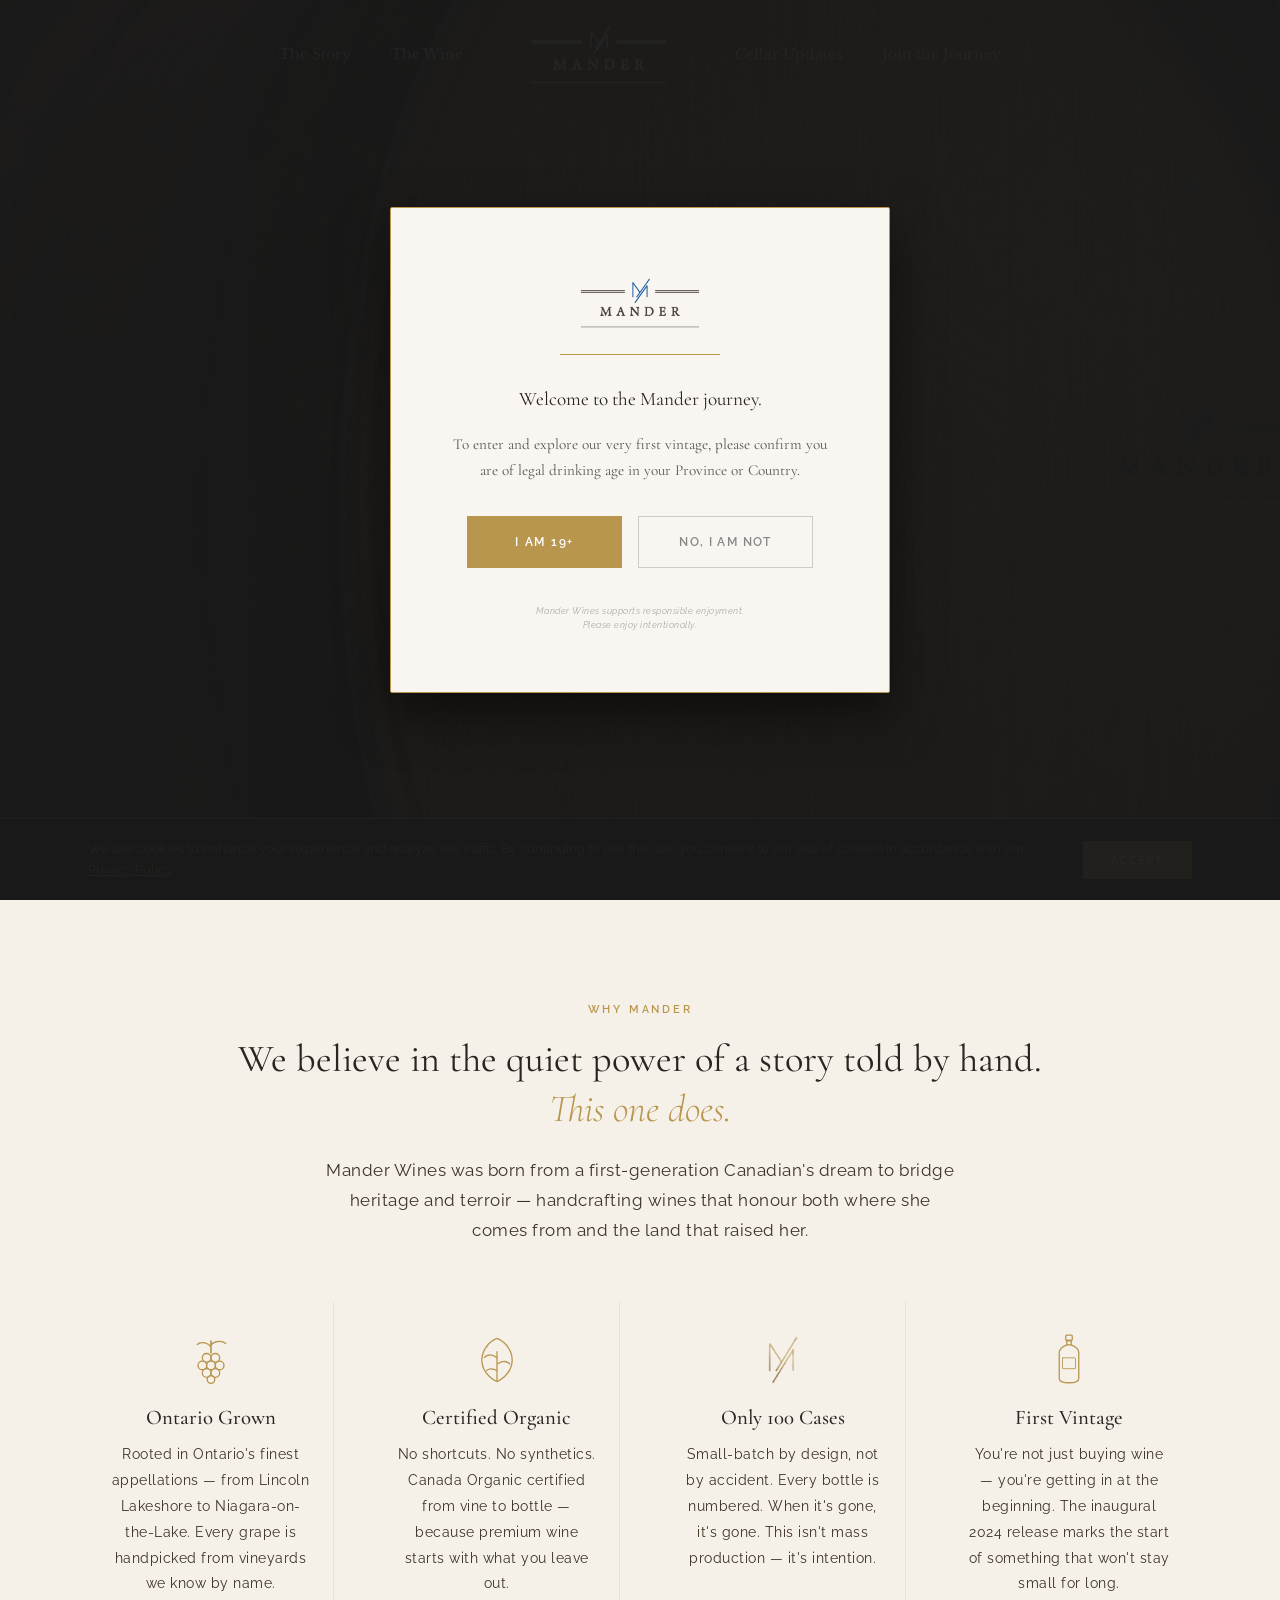
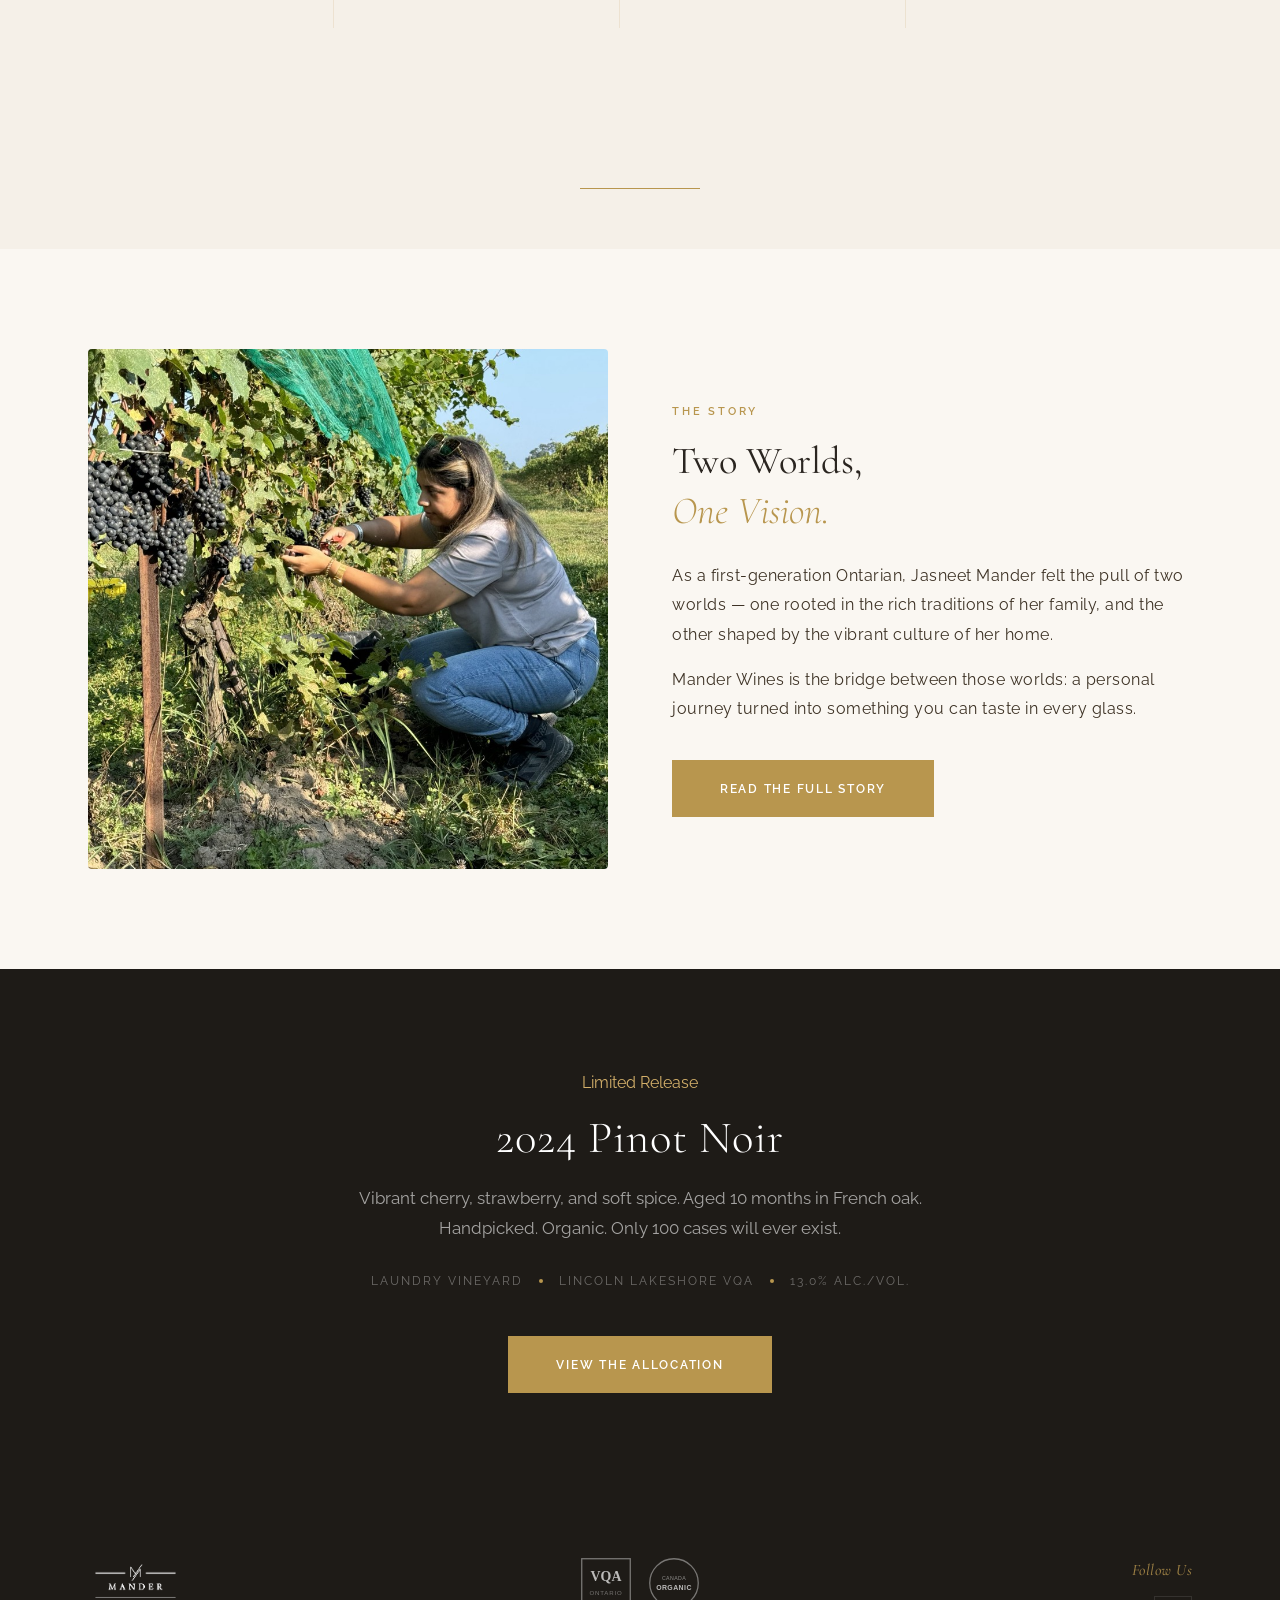
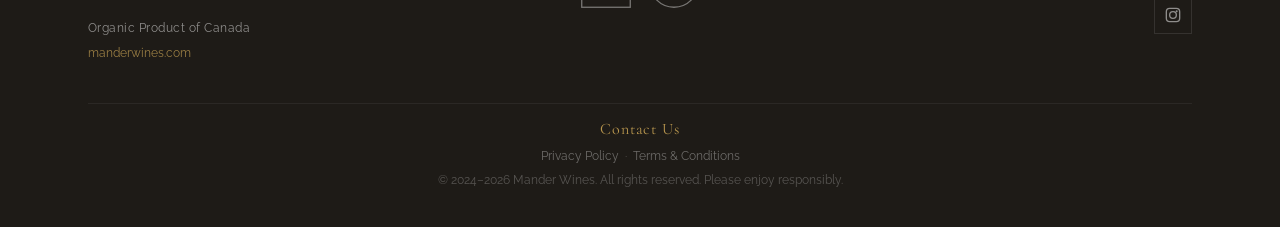
==== commit 6f632cc5: "Optimize images: compress and convert to JPEG, remove unused files Images reduced from ~45MB to ~1.7" ====
--- a/index.html
+++ b/index.html
@@ -7,13 +7,35 @@
     <meta charset="UTF-8">
     <meta name="viewport" content="width=device-width, initial-scale=1.0">
     <meta name="google-site-verification" content="54lscTHRrutrYXy5FUqe7Ww_ToNMWbLl4s4C95pnx4s">
-    <title>Mander Wines | Small-Lot. First Vintage.</title>
+    <!-- Structured Data -->
+    <script type="application/ld+json">
+    {
+        "@context": "https://schema.org",
+        "@type": "Winery",
+        "name": "Mander Wines",
+        "url": "https://manderwines.com",
+        "logo": "https://manderwines.com/images/logo-adj.png",
+        "image": "https://manderwines.com/images/og-image.jpg",
+        "description": "Mander Wines is a small-lot winery crafting wines with intention from vineyard to bottle. We believe the best stories are shared over a glass of wine — and we're writing ours one vintage at a time.",
+        "email": "info@manderwines.com",
+        "sameAs": [
+            "https://instagram.com/manderwines"
+        ],
+        "foundingDate": "2024",
+        "knowsAbout": ["Pinot Noir", "Ontario Wine", "VQA", "Small-Lot Winemaking"],
+        "areaServed": {
+            "@type": "Place",
+            "name": "Ontario, Canada"
+        }
+    }
+    </script>
+    <title>Mander Wines</title>
     <meta name="description" content="Ontario's first organic Pinot Noir — only 100 cases produced. Handpicked from Lincoln Lakeshore. Join the waitlist for Mander Wines' inaugural vintage.">
     <link rel="canonical" href="https://manderwines.com/">
     <!-- Open Graph -->
     <meta property="og:title" content="Mander Wines">
     <meta property="og:description" content="Ontario's first organic Pinot Noir — only 100 cases produced. Handpicked from Lincoln Lakeshore. Join the waitlist for Mander Wines' inaugural vintage.">
-    <meta property="og:image" content="https://manderwines.com/images/og-image.png">
+    <meta property="og:image" content="https://manderwines.com/images/og-image.jpg">
     <meta property="og:url" content="https://manderwines.com/">
     <meta property="og:type" content="website">
     <meta property="og:site_name" content="Mander Wines">
@@ -21,7 +43,7 @@
     <meta name="twitter:card" content="summary_large_image">
     <meta name="twitter:title" content="Mander Wines">
     <meta name="twitter:description" content="Ontario's first organic Pinot Noir — only 100 cases produced. Handpicked from Lincoln Lakeshore. Join the waitlist for Mander Wines' inaugural vintage.">
-    <meta name="twitter:image" content="https://manderwines.com/images/og-image.png">
+    <meta name="twitter:image" content="https://manderwines.com/images/og-image.jpg">
     <link rel="icon" type="image/png" href="images/favicon.png">
     <link rel="apple-touch-icon" href="images/favicon.png">
     <link rel="preconnect" href="https://fonts.googleapis.com">
@@ -35,7 +57,7 @@
     "name": "Mander Wines",
     "url": "https://manderwines.com",
     "logo": "https://manderwines.com/images/logo-adj.png",
-    "image": "https://manderwines.com/images/hero-barrels.png",
+    "image": "https://manderwines.com/images/hero-barrels.jpg",
     "description": "Small-lot, handcrafted organic wines from Ontario's Lincoln Lakeshore. VQA certified.",
     "founder": {"@type": "Person", "name": "Jasneet Mander"},
     "foundingDate": "2024",
@@ -100,7 +122,7 @@
     <!-- Cinematic Hero -->
     <section class="cinematic-hero">
         <div class="cinematic-bg">
-            <img src="images/hero-barrels.png" alt="Mander barrels with M monogram in the cellar">
+            <img src="images/hero-barrels.jpg" alt="Mander barrels with M monogram in the cellar">
         </div>
         <div class="cinematic-overlay"></div>
 
@@ -228,7 +250,7 @@
             <div class="footer-bottom">
                 <p><a href="contact.html" class="footer-contact-link">Contact Us</a></p>
                 <p class="footer-legal-links"><a href="privacy.html">Privacy Policy</a> &nbsp;&middot;&nbsp; <a href="terms.html">Terms &amp; Conditions</a></p>
-                <p>&copy; 2024&ndash;2026 Mander Wines. All rights reserved. Please enjoy responsibly.</p>
+                <p>&copy; 2024&ndash;<script>document.write(new Date().getFullYear())</script> Mander Wines. All rights reserved. Please enjoy responsibly.</p>
             </div>
         </div>
     </footer>
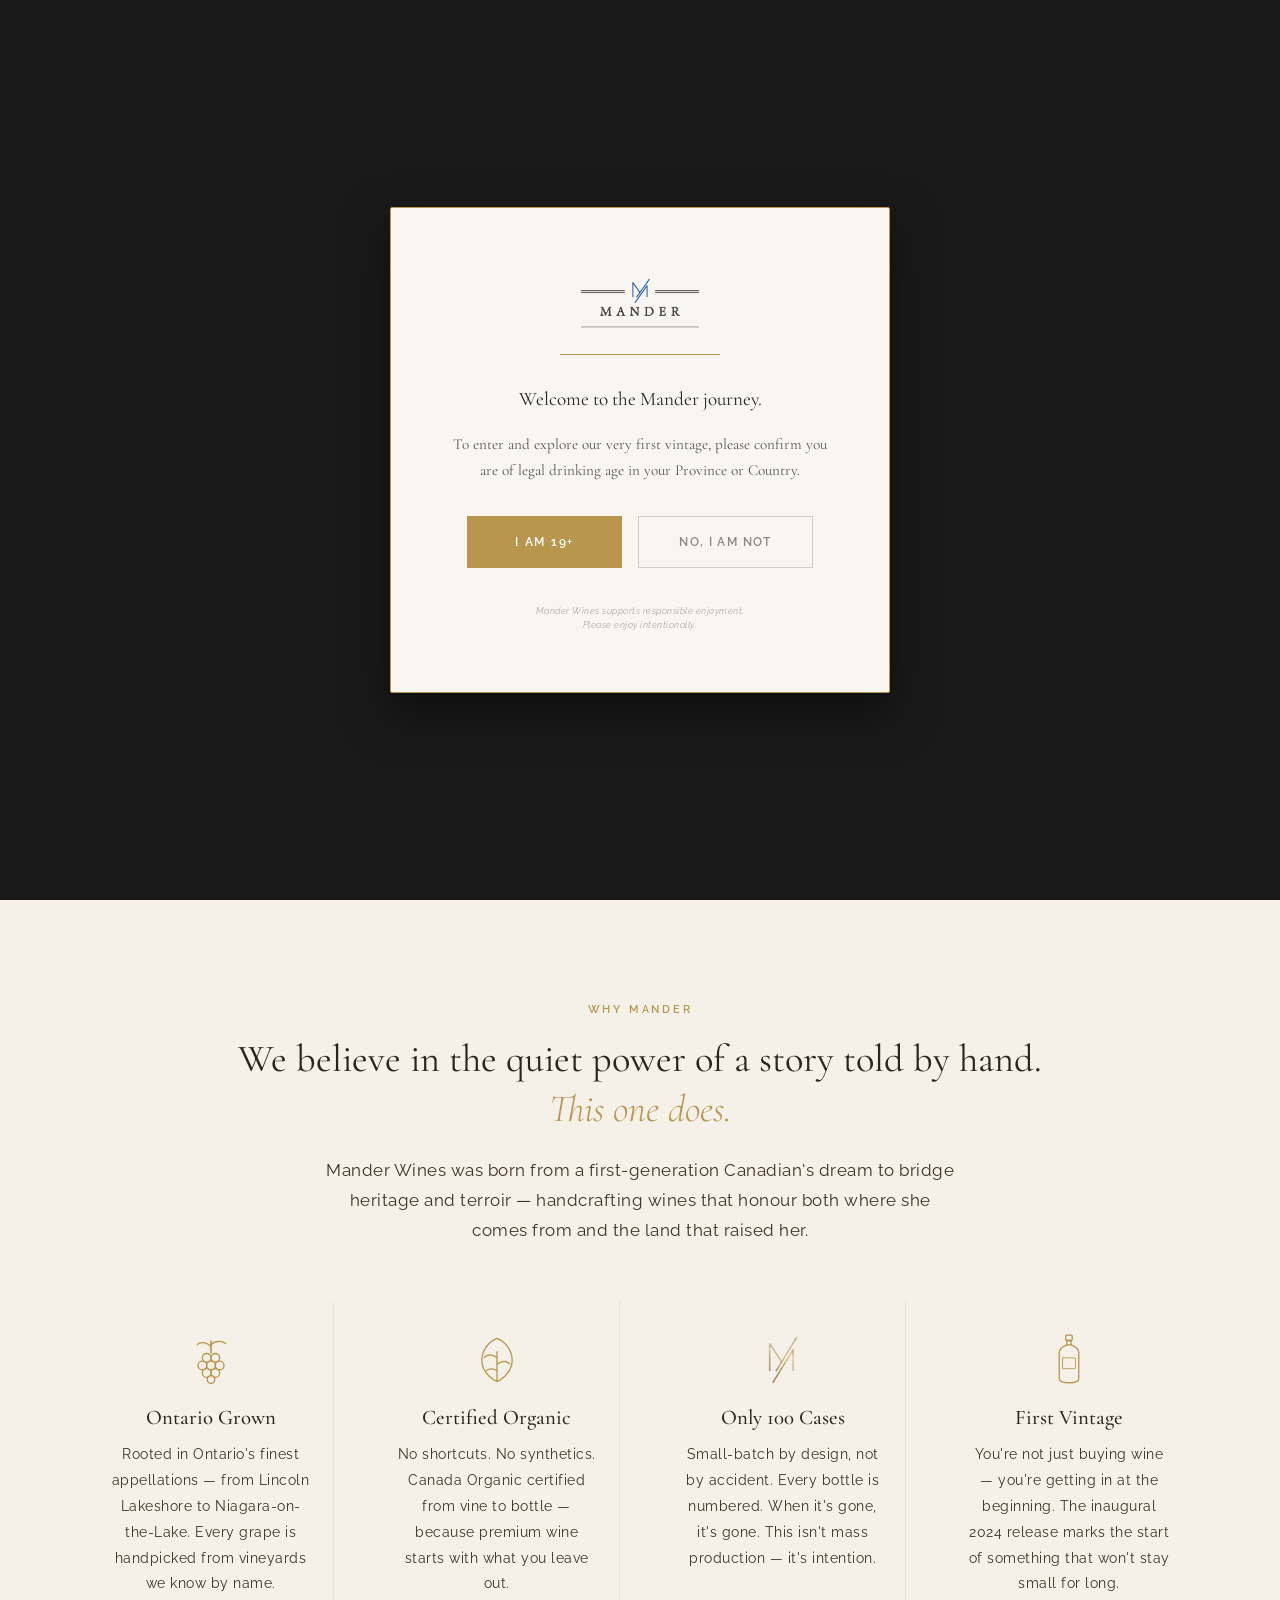
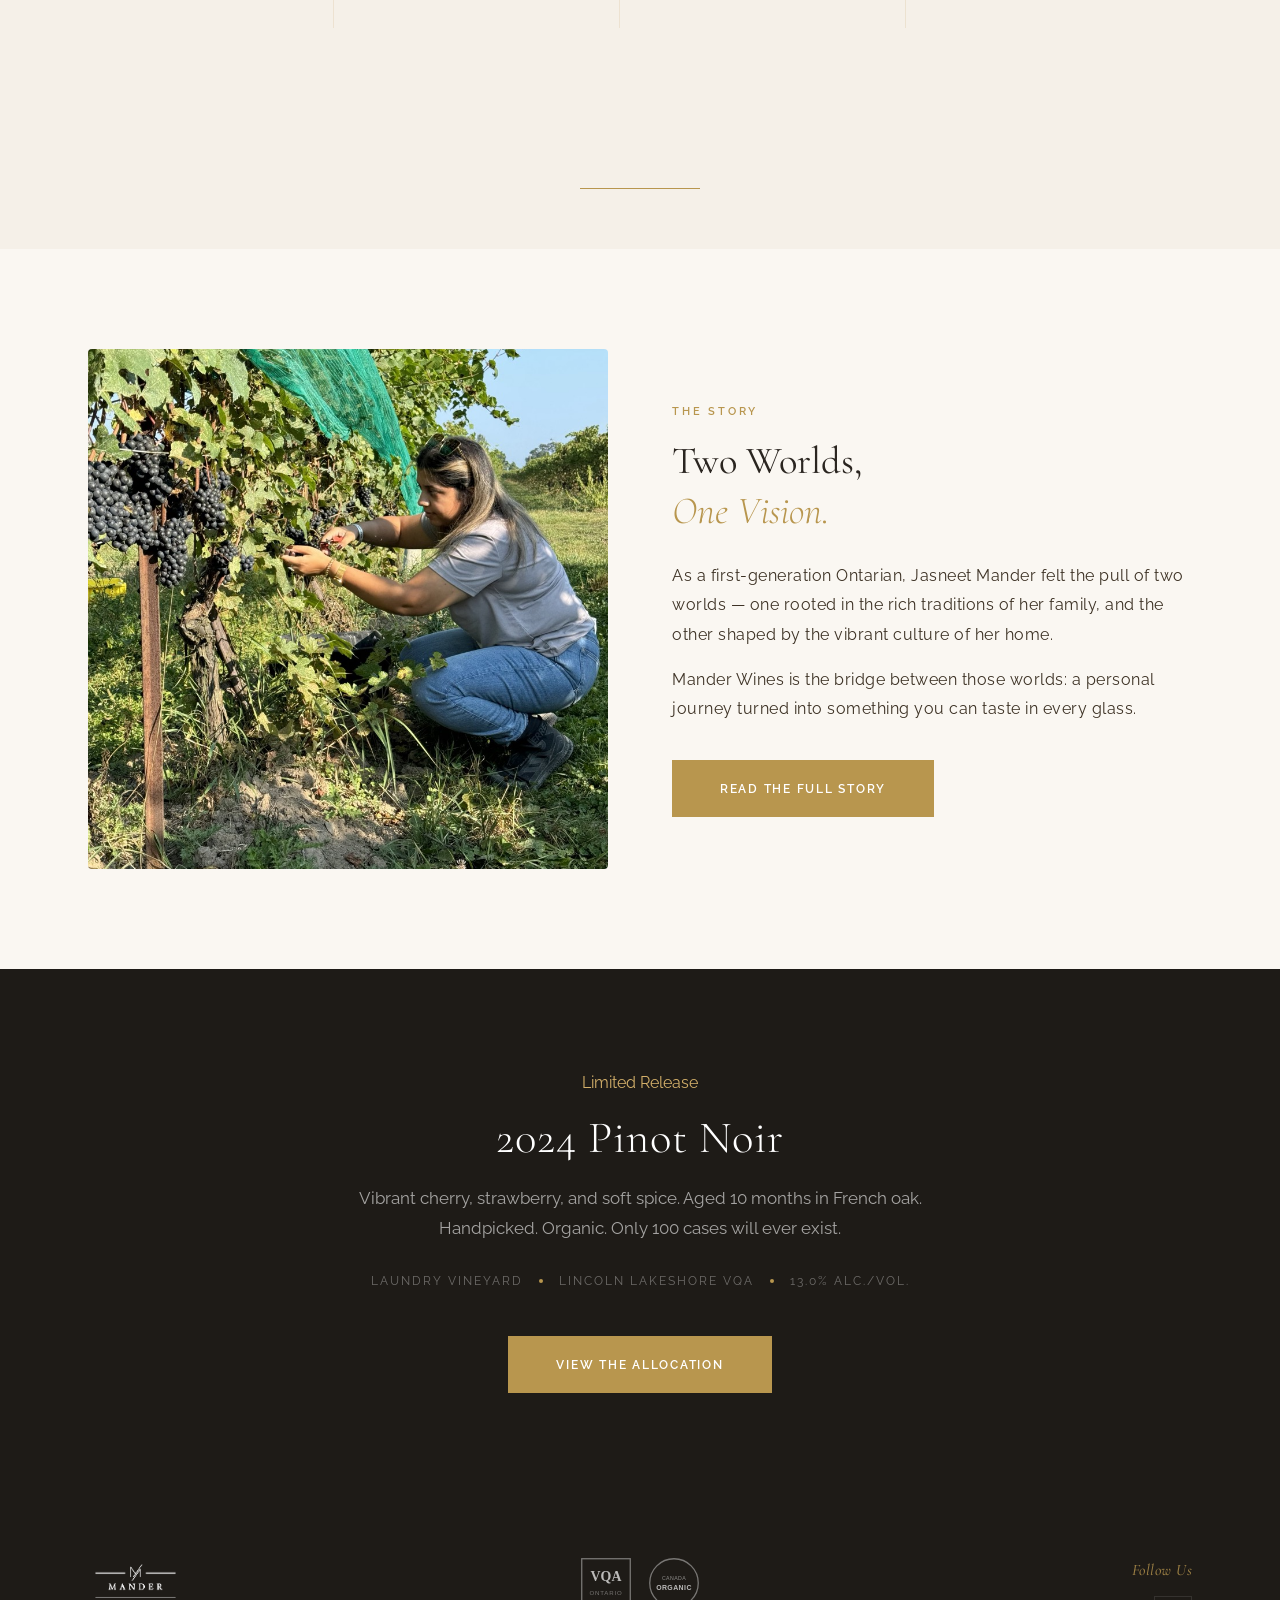
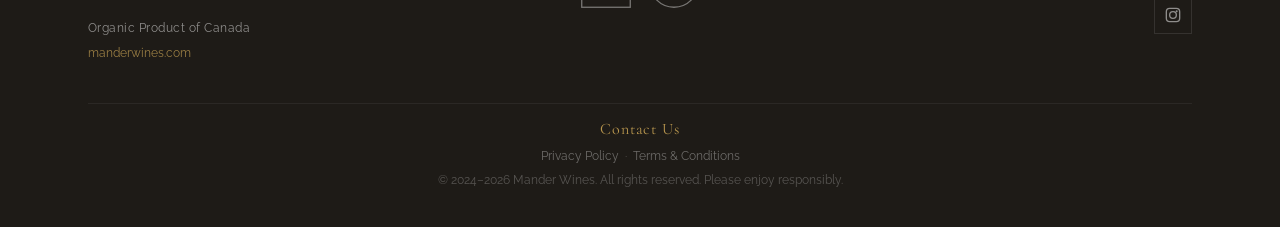
==== commit d2a200f8: "Fix exit popup: require age verification before showing, add cache busting Exit-intent now checks se" ====
--- a/index.html
+++ b/index.html
@@ -30,11 +30,11 @@
     }
     </script>
     <title>Mander Wines</title>
-    <meta name="description" content="Ontario's first organic Pinot Noir — only 100 cases produced. Handpicked from Lincoln Lakeshore. Join the waitlist for Mander Wines' inaugural vintage.">
+    <meta name="description" content="Mander Wines — small-lot, handcrafted wines from Ontario. Our inaugural 2024 Pinot Noir is here. Only 100 cases produced. Join the journey.">
     <link rel="canonical" href="https://manderwines.com/">
     <!-- Open Graph -->
     <meta property="og:title" content="Mander Wines">
-    <meta property="og:description" content="Ontario's first organic Pinot Noir — only 100 cases produced. Handpicked from Lincoln Lakeshore. Join the waitlist for Mander Wines' inaugural vintage.">
+    <meta property="og:description" content="Mander Wines — small-lot, handcrafted wines from Ontario. Our inaugural 2024 Pinot Noir is here. Only 100 cases produced. Join the journey.">
     <meta property="og:image" content="https://manderwines.com/images/og-image.jpg">
     <meta property="og:url" content="https://manderwines.com/">
     <meta property="og:type" content="website">
@@ -42,14 +42,14 @@
     <!-- Twitter Card -->
     <meta name="twitter:card" content="summary_large_image">
     <meta name="twitter:title" content="Mander Wines">
-    <meta name="twitter:description" content="Ontario's first organic Pinot Noir — only 100 cases produced. Handpicked from Lincoln Lakeshore. Join the waitlist for Mander Wines' inaugural vintage.">
+    <meta name="twitter:description" content="Mander Wines — small-lot, handcrafted wines from Ontario. Our inaugural 2024 Pinot Noir is here. Only 100 cases produced. Join the journey.">
     <meta name="twitter:image" content="https://manderwines.com/images/og-image.jpg">
     <link rel="icon" type="image/png" href="images/favicon.png">
     <link rel="apple-touch-icon" href="images/favicon.png">
     <link rel="preconnect" href="https://fonts.googleapis.com">
     <link rel="preconnect" href="https://fonts.gstatic.com" crossorigin>
     <link href="https://fonts.googleapis.com/css2?family=Cormorant+Garamond:ital,wght@0,300;0,400;0,500;0,600;0,700;1,300;1,400;1,500;1,600;1,700&family=Libre+Baskerville:ital,wght@0,400;0,700;1,400&family=Raleway:wght@300;400;500;600;700&display=swap" rel="stylesheet">
-    <link rel="stylesheet" href="styles.css">
+    <link rel="stylesheet" href="styles.css?v=2">
 <script type="application/ld+json">
 {
     "@context": "https://schema.org",
@@ -96,26 +96,26 @@
     <nav id="navbar" class="nav-transparent">
         <div class="nav-inner">
             <div class="nav-links nav-left">
-                <a href="story.html">The Story</a>
-                <a href="wine.html">The Wine</a>
-            </div>
-            <a href="index.html" class="nav-logo">
+                <a href="story">The Story</a>
+                <a href="wine">The Wine</a>
+            </div>
+            <a href="/" class="nav-logo">
                 <img src="images/logo-adj.png" alt="Mander">
             </a>
             <div class="nav-links nav-right">
-                <a href="cellar.html">Cellar Updates</a>
-                <a href="journey.html">Join the Journey</a>
+                <a href="cellar">Cellar Updates</a>
+                <a href="journey">Join the Journey</a>
             </div>
             <button class="mobile-menu-btn" aria-label="Toggle menu">
                 <span></span><span></span><span></span>
             </button>
         </div>
         <div class="mobile-nav">
-            <a href="index.html">Home</a>
-            <a href="story.html">The Story</a>
-            <a href="wine.html">The Wine</a>
-            <a href="cellar.html">Cellar Updates</a>
-            <a href="journey.html">Join the Journey</a>
+            <a href="/">Home</a>
+            <a href="story">The Story</a>
+            <a href="wine">The Wine</a>
+            <a href="cellar">Cellar Updates</a>
+            <a href="journey">Join the Journey</a>
         </div>
     </nav>
 
@@ -133,7 +133,7 @@
                 <div class="cinematic-line anim-fade anim-d3"></div>
                 <p class="cinematic-tagline anim-fade anim-d4">Small-Lot. First Vintage.</p>
                 <p class="cinematic-cases anim-fade anim-d5">Only 100 Cases Produced</p>
-                <a href="journey.html" class="btn btn-gold anim-fade anim-d6">Join the Waitlist</a>
+                <a href="journey" class="btn btn-gold anim-fade anim-d6">Join the Waitlist</a>
             </div>
         </div>
 
@@ -204,7 +204,7 @@
                     <h2>Two Worlds,<br><em>One Vision.</em></h2>
                     <p>As a first-generation Ontarian, Jasneet Mander felt the pull of two worlds — one rooted in the rich traditions of her family, and the other shaped by the vibrant culture of her home.</p>
                     <p>Mander Wines is the bridge between those worlds: a personal journey turned into something you can taste in every glass.</p>
-                    <a href="story.html" class="btn btn-gold">Read the Full Story</a>
+                    <a href="story" class="btn btn-gold">Read the Full Story</a>
                 </div>
             </div>
         </div>
@@ -224,7 +224,7 @@
                     <span class="home-drop-dot"></span>
                     <span>13.0% alc./vol.</span>
                 </div>
-                <a href="allocation.html" class="btn btn-gold">View the Allocation</a>
+                <a href="allocation" class="btn btn-gold">View the Allocation</a>
             </div>
         </div>
     </section>
@@ -248,13 +248,13 @@
                 </div>
             </div>
             <div class="footer-bottom">
-                <p><a href="contact.html" class="footer-contact-link">Contact Us</a></p>
-                <p class="footer-legal-links"><a href="privacy.html">Privacy Policy</a> &nbsp;&middot;&nbsp; <a href="terms.html">Terms &amp; Conditions</a></p>
+                <p><a href="contact" class="footer-contact-link">Contact Us</a></p>
+                <p class="footer-legal-links"><a href="privacy">Privacy Policy</a> &nbsp;&middot;&nbsp; <a href="terms">Terms &amp; Conditions</a></p>
                 <p>&copy; 2024&ndash;<script>document.write(new Date().getFullYear())</script> Mander Wines. All rights reserved. Please enjoy responsibly.</p>
             </div>
         </div>
     </footer>
 
-    <script src="script.js"></script>
+    <script src="script.js?v=2"></script>
 </body>
 </html>
--- a/styles.css
+++ b/styles.css
@@ -2123,11 +2123,11 @@
 .age-gate {
     position: fixed;
     inset: 0;
-    z-index: 9999;
+    z-index: 999999;
     display: flex;
     align-items: center;
     justify-content: center;
-    background: rgba(26, 26, 26, 0.95);
+    background: rgb(26, 26, 26);
 }
 
 .age-gate.hidden {
@@ -2219,15 +2219,21 @@
 }
 
 .age-gate-denied.show {
-    display: block;
+    display: flex;
+    flex-direction: column;
+    align-items: center;
+    justify-content: center;
+    text-align: center;
+    padding: 40px;
 }
 
 .age-gate-denied p {
     font-family: var(--font-display);
-    font-size: 1.3rem;
+    font-size: 1.6rem;
     font-style: italic;
-    color: rgba(255,255,255,0.5);
+    color: #fff;
     margin-bottom: 0;
+    line-height: 1.5;
 }
 
 /* ===========================
